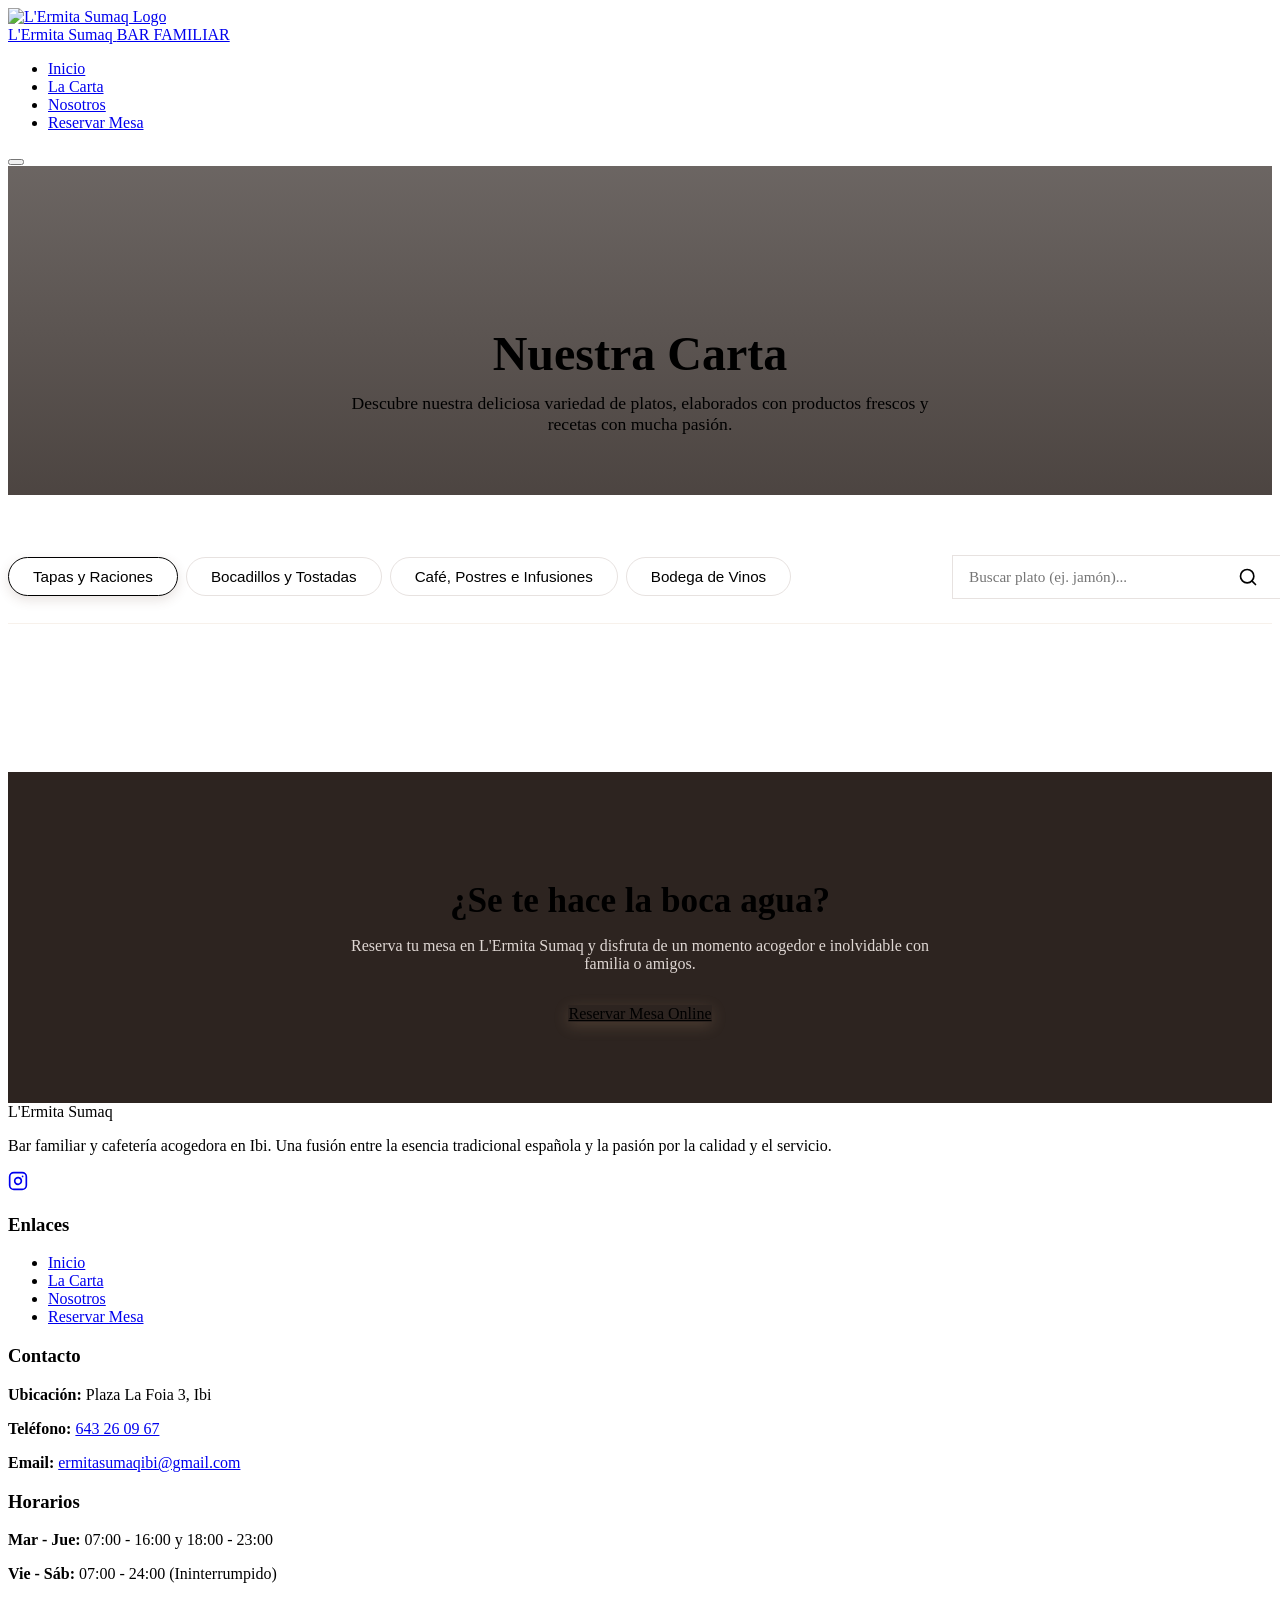
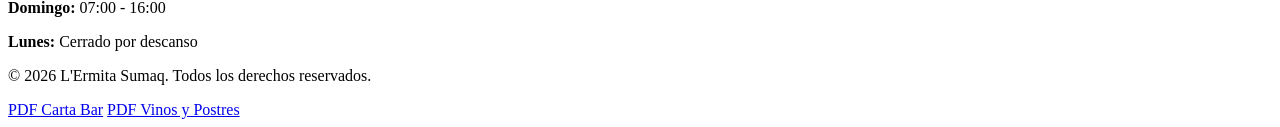
==== carta.html @ e2312864 "Add files via upload" ====
<!DOCTYPE html>
<html lang="es">
<head>
    <meta charset="UTF-8">
    <meta name="viewport" content="width=device-width, initial-scale=1.0">
    <meta name="description" content="Consulta la carta actualizada de L'Ermita Sumaq. Tapas calientes y frías, bocadillos clásicos y de la casa, deliciosas tostadas, postres caseros y una cuidada bodega de vinos.">
    <meta name="keywords" content="carta restaurante Ibi, menú tapas Ibi, bocadillos de la casa, vinos y postres, cafetería Ibi">
    <title>La Carta - L'Ermita Sumaq | Menú Completo e Interactivo</title>
    <link rel="icon" type="image/png" href="assets/logos/logo_principal.png">
    <link rel="stylesheet" href="css/styles.css">
    <style>
        /* Specific Styles for Interactive Menu Page */
        .page-hero {
            background: linear-gradient(rgba(45, 36, 32, 0.7), rgba(45, 36, 32, 0.85)), url('assets/generated/tapas_spread.png') no-repeat center center/cover;
            padding: 120px 0 60px 0;
            color: var(--white);
            text-align: center;
        }

        .page-hero h1 {
            font-size: 3rem;
            color: var(--white);
            margin-bottom: 12px;
        }

        .page-hero p {
            color: var(--accent-color);
            font-size: 1.1rem;
            max-width: 600px;
            margin: 0 auto;
            font-weight: 300;
        }

        /* Menu Interface */
        .menu-interface {
            padding: 60px 0 100px 0;
        }

        .menu-controls {
            display: flex;
            justify-content: space-between;
            align-items: center;
            margin-bottom: 48px;
            flex-wrap: wrap;
            gap: 24px;
            border-bottom: 1px solid rgba(199, 161, 122, 0.15);
            padding-bottom: 24px;
        }

        /* Tabs */
        .menu-tabs {
            display: flex;
            gap: 8px;
            flex-wrap: wrap;
        }

        .tab-btn {
            background-color: transparent;
            border: 1px solid rgba(92, 61, 46, 0.15);
            color: var(--text-color);
            padding: 10px 24px;
            border-radius: 50px;
            font-weight: 500;
            font-size: 0.95rem;
            cursor: pointer;
            transition: var(--transition);
        }

        .tab-btn:hover {
            border-color: var(--accent-color);
            color: var(--secondary-color);
            background-color: rgba(199, 161, 122, 0.05);
        }

        .tab-btn.active {
            background-color: var(--primary-color);
            border-color: var(--primary-color);
            color: var(--white);
            box-shadow: 0 4px 12px rgba(92, 61, 46, 0.15);
        }

        /* Search Input */
        .search-wrapper {
            position: relative;
            width: 320px;
            max-width: 100%;
        }

        .search-input {
            width: 100%;
            padding: 12px 40px 12px 16px;
            border-radius: var(--border-radius);
            border: 1px solid rgba(92, 61, 46, 0.15);
            font-family: inherit;
            font-size: 0.95rem;
            outline: none;
            transition: var(--transition);
            background-color: var(--white);
        }

        .search-input:focus {
            border-color: var(--accent-color);
            box-shadow: 0 0 0 3px rgba(199, 161, 122, 0.15);
        }

        .search-icon {
            position: absolute;
            right: 14px;
            top: 50%;
            transform: translateY(-50%);
            color: var(--text-muted);
            pointer-events: none;
        }

        .clear-search-btn {
            position: absolute;
            right: 14px;
            top: 50%;
            transform: translateY(-50%);
            background: none;
            border: none;
            outline: none;
            cursor: pointer;
            color: var(--text-muted);
            display: none;
        }

        .clear-search-btn.visible {
            display: block;
        }

        .clear-search-btn:hover {
            color: var(--primary-color);
        }

        /* Menu Grid / Sections */
        .menu-subcat-section {
            margin-bottom: 60px;
            animation: fadeIn 0.5s ease forwards;
        }

        .menu-subcat-title {
            font-size: 1.8rem;
            margin-bottom: 24px;
            color: var(--primary-color);
            border-bottom: 2px solid rgba(199, 161, 122, 0.2);
            padding-bottom: 8px;
            display: inline-block;
        }

        .menu-items-grid {
            display: grid;
            grid-template-columns: repeat(2, 1fr);
            gap: 24px;
        }

        /* Cards */
        .menu-card {
            background-color: var(--card-bg);
            border-radius: var(--border-radius);
            padding: 24px;
            box-shadow: var(--shadow-sm);
            border: 1px solid rgba(92, 61, 46, 0.05);
            transition: var(--transition);
            display: flex;
            flex-direction: column;
            justify-content: space-between;
        }

        .menu-card:hover {
            transform: translateY(-4px);
            box-shadow: var(--shadow-md);
            border-color: var(--accent-color);
        }

        .menu-card-header {
            display: flex;
            justify-content: space-between;
            align-items: flex-start;
            gap: 16px;
            margin-bottom: 12px;
        }

        .menu-item-name {
            font-size: 1.2rem;
            color: var(--primary-color);
            display: flex;
            align-items: center;
            gap: 8px;
            flex-wrap: wrap;
        }

        .menu-price {
            font-size: 1.15rem;
            font-weight: 700;
            color: var(--secondary-color);
            white-space: nowrap;
        }

        .menu-price-group {
            display: flex;
            flex-direction: column;
            align-items: flex-end;
            font-size: 0.85rem;
            color: var(--text-muted);
            white-space: nowrap;
        }

        .menu-price-group strong {
            color: var(--secondary-color);
            font-size: 1.05rem;
        }

        .menu-item-desc {
            color: var(--text-muted);
            font-size: 0.9rem;
            line-height: 1.6;
        }

        /* Specialty Card styling */
        .menu-card.specialty-card {
            border: 1px solid var(--accent-color);
            background-color: rgba(253, 251, 247, 0.6);
            position: relative;
            overflow: hidden;
        }

        .menu-card.specialty-card::before {
            content: '';
            position: absolute;
            top: 0;
            left: 0;
            width: 4px;
            height: 100%;
            background-color: var(--accent-color);
        }

        .specialty-badge {
            background-color: var(--accent-color);
            color: var(--primary-color);
            font-size: 0.7rem;
            font-weight: 700;
            padding: 3px 8px;
            border-radius: 4px;
            text-transform: uppercase;
            letter-spacing: 0.5px;
        }

        /* No Results / Search suggestions */
        .no-results {
            text-align: center;
            padding: 80px 0;
            color: var(--text-muted);
            grid-column: span 2;
        }

        .no-results h3 {
            margin-bottom: 8px;
            font-size: 1.5rem;
        }

        /* Call To Action banner */
        .menu-cta-banner {
            background-color: #2D2420;
            color: var(--white);
            padding: 80px 0;
            text-align: center;
        }

        .menu-cta-banner h2 {
            color: var(--accent-color);
            font-size: 2.2rem;
            margin-bottom: 16px;
        }

        .menu-cta-banner p {
            max-width: 600px;
            margin: 0 auto 32px auto;
            color: #DFD7D3;
        }

        .menu-cta-banner .btn-primary {
            background-color: var(--accent-color);
            color: var(--primary-color);
            box-shadow: 0 4px 15px rgba(199, 161, 122, 0.2);
        }

        .menu-cta-banner .btn-primary:hover {
            background-color: var(--white);
            color: var(--primary-color);
        }

        @media (max-width: 992px) {
            .menu-items-grid {
                grid-template-columns: 1fr;
            }
        }

        @media (max-width: 768px) {
            .page-hero h1 {
                font-size: 2.4rem;
            }
            .menu-controls {
                flex-direction: column;
                align-items: stretch;
            }
            .search-wrapper {
                width: 100%;
            }
            .menu-tabs {
                justify-content: center;
            }
            .tab-btn {
                padding: 8px 18px;
                font-size: 0.85rem;
            }
        }
    </style>
</head>
<body>

    <!-- Header / Navigation -->
    <header>
        <div class="container">
            <a href="index.html" class="logo-container">
                <img src="assets/logos/logo_principal.png" alt="L'Ermita Sumaq Logo" class="logo-img">
                <div class="logo-text">
                    L'Ermita Sumaq
                    <span class="logo-subtext">BAR FAMILIAR</span>
                </div>
            </a>
            <nav>
                <ul class="nav-menu">
                    <li class="nav-item"><a href="index.html" class="nav-link">Inicio</a></li>
                    <li class="nav-item"><a href="carta.html" class="nav-link active">La Carta</a></li>
                    <li class="nav-item"><a href="nosotros.html" class="nav-link">Nosotros</a></li>
                    <li class="nav-item"><a href="reservas.html" class="nav-link btn-nav">Reservar Mesa</a></li>
                </ul>
            </nav>
            <button class="hamburger">
                <span class="bar"></span>
                <span class="bar"></span>
                <span class="bar"></span>
            </button>
        </div>
    </header>

    <!-- Mini Hero -->
    <section class="page-hero">
        <div class="container">
            <h1>Nuestra Carta</h1>
            <p>Descubre nuestra deliciosa variedad de platos, elaborados con productos frescos y recetas con mucha pasión.</p>
        </div>
    </section>

    <!-- Menu Interface -->
    <section class="menu-interface">
        <div class="container">
            <!-- Tabs & Search Controls -->
            <div class="menu-controls">
                <div class="menu-tabs">
                    <button class="tab-btn active" data-category="tapas">Tapas y Raciones</button>
                    <button class="tab-btn" data-category="bocadillos">Bocadillos y Tostadas</button>
                    <button class="tab-btn" data-category="cafeteria">Café, Postres e Infusiones</button>
                    <button class="tab-btn" data-category="vinos">Bodega de Vinos</button>
                </div>
                <div class="search-wrapper">
                    <input type="text" id="menu-search" class="search-input" placeholder="Buscar plato (ej. jamón)...">
                    <svg class="search-icon" width="20" height="20" viewBox="0 0 24 24" fill="none" stroke="currentColor" stroke-width="2" stroke-linecap="round" stroke-linejoin="round"><circle cx="11" cy="11" r="8"></circle><line x1="21" y1="21" x2="16.65" y2="16.65"></line></svg>
                    <button id="clear-search" class="clear-search-btn" aria-label="Limpiar búsqueda">
                        <svg width="18" height="18" viewBox="0 0 24 24" fill="none" stroke="currentColor" stroke-width="2" stroke-linecap="round" stroke-linejoin="round"><line x1="18" y1="6" x2="6" y2="18"></line><line x1="6" y1="6" x2="18" y2="18"></line></svg>
                    </button>
                </div>
            </div>

            <!-- Menu Grid Target -->
            <div id="menu-grid">
                <!-- Javascript will inject categories and cards here -->
            </div>
        </div>
    </section>

    <!-- CTA Reservation Banner -->
    <section class="menu-cta-banner">
        <div class="container">
            <h2>¿Se te hace la boca agua?</h2>
            <p>Reserva tu mesa en L'Ermita Sumaq y disfruta de un momento acogedor e inolvidable con familia o amigos.</p>
            <a href="reservas.html" class="btn btn-primary">Reservar Mesa Online</a>
        </div>
    </section>

    <!-- Footer -->
    <footer>
        <div class="container">
            <div class="footer-grid">
                <div class="footer-logo">
                    <span class="footer-logo-text">L'Ermita Sumaq</span>
                    <p class="footer-logo-desc">Bar familiar y cafetería acogedora en Ibi. Una fusión entre la esencia tradicional española y la pasión por la calidad y el servicio.</p>
                    <div class="social-links">
                        <a href="https://www.instagram.com/ermitasumaq_ibi/" target="_blank" class="social-icon" aria-label="Instagram">
                            <svg width="20" height="20" viewBox="0 0 24 24" fill="none" stroke="currentColor" stroke-width="2" stroke-linecap="round" stroke-linejoin="round"><rect x="2" y="2" width="20" height="20" rx="5" ry="5"></rect><path d="M16 11.37A4 4 0 1 1 12.63 8 4 4 0 0 1 16 11.37z"></path><line x1="17.5" y1="6.5" x2="17.51" y2="6.5"></line></svg>
                        </a>
                    </div>
                </div>
                <div>
                    <h3>Enlaces</h3>
                    <ul class="footer-links">
                        <li><a href="index.html">Inicio</a></li>
                        <li><a href="carta.html">La Carta</a></li>
                        <li><a href="nosotros.html">Nosotros</a></li>
                        <li><a href="reservas.html">Reservar Mesa</a></li>
                    </ul>
                </div>
                <div>
                    <h3>Contacto</h3>
                    <div class="footer-contact">
                        <p><strong>Ubicación:</strong> Plaza La Foia 3, Ibi</p>
                        <p><strong>Teléfono:</strong> <a href="tel:+34643260967">643 26 09 67</a></p>
                        <p><strong>Email:</strong> <a href="mailto:ermitasumaqibi@gmail.com">ermitasumaqibi@gmail.com</a></p>
                    </div>
                </div>
                <div>
                    <h3>Horarios</h3>
                    <div class="footer-schedule">
                        <p><strong>Mar - Jue:</strong> 07:00 - 16:00 y 18:00 - 23:00</p>
                        <p><strong>Vie - Sáb:</strong> 07:00 - 24:00 (Ininterrumpido)</p>
                        <p><strong>Domingo:</strong> 07:00 - 16:00</p>
                        <p><strong>Lunes:</strong> Cerrado por descanso</p>
                    </div>
                </div>
            </div>
            <div class="footer-bottom">
                <p>&copy; 2026 L'Ermita Sumaq. Todos los derechos reservados.</p>
                <div class="footer-bottom-links">
                    <a href="assets/pdf/CARTA BAR ERMITA.pdf" target="_blank">PDF Carta Bar</a>
                    <a href="assets/pdf/Vinos y postres carta.pdf" target="_blank">PDF Vinos y Postres</a>
                </div>
            </div>
        </div>
    </footer>

    <script src="js/main.js"></script>
    <script src="js/menu.js"></script>
</body>
</html>
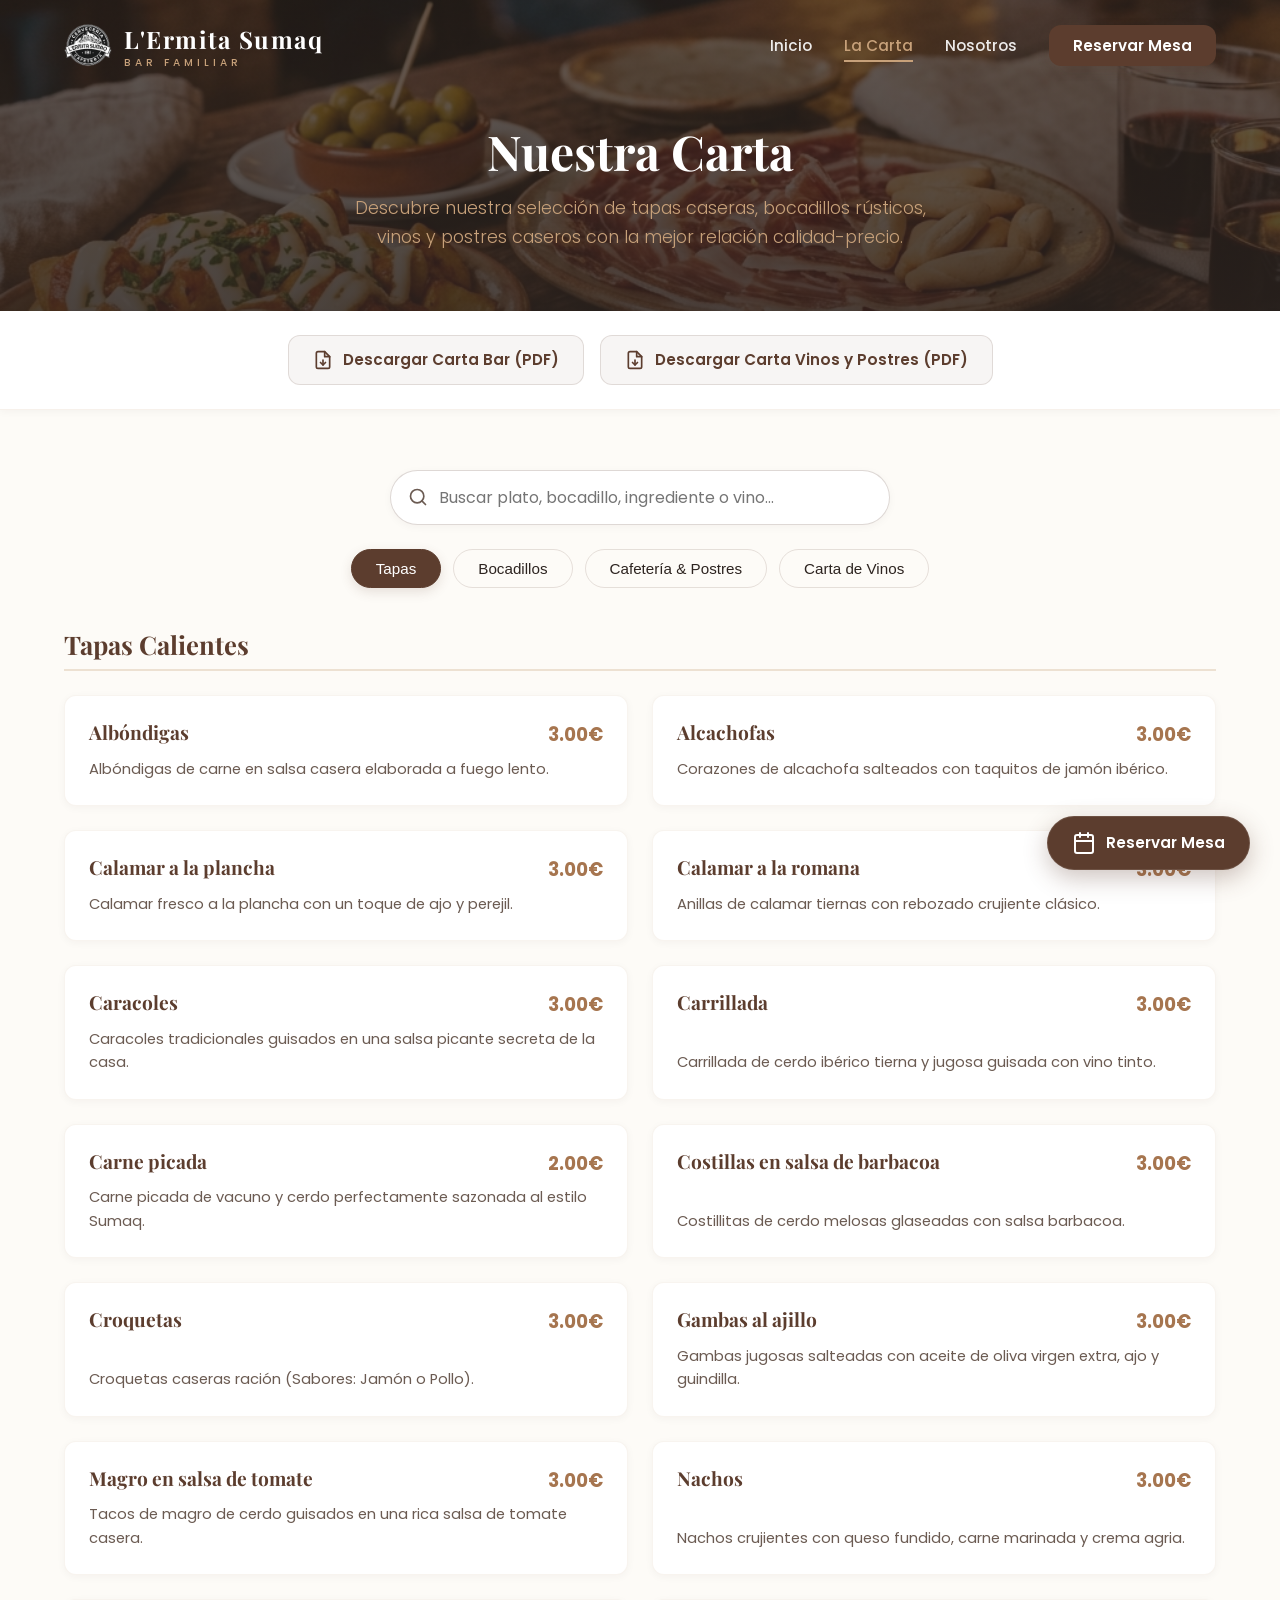
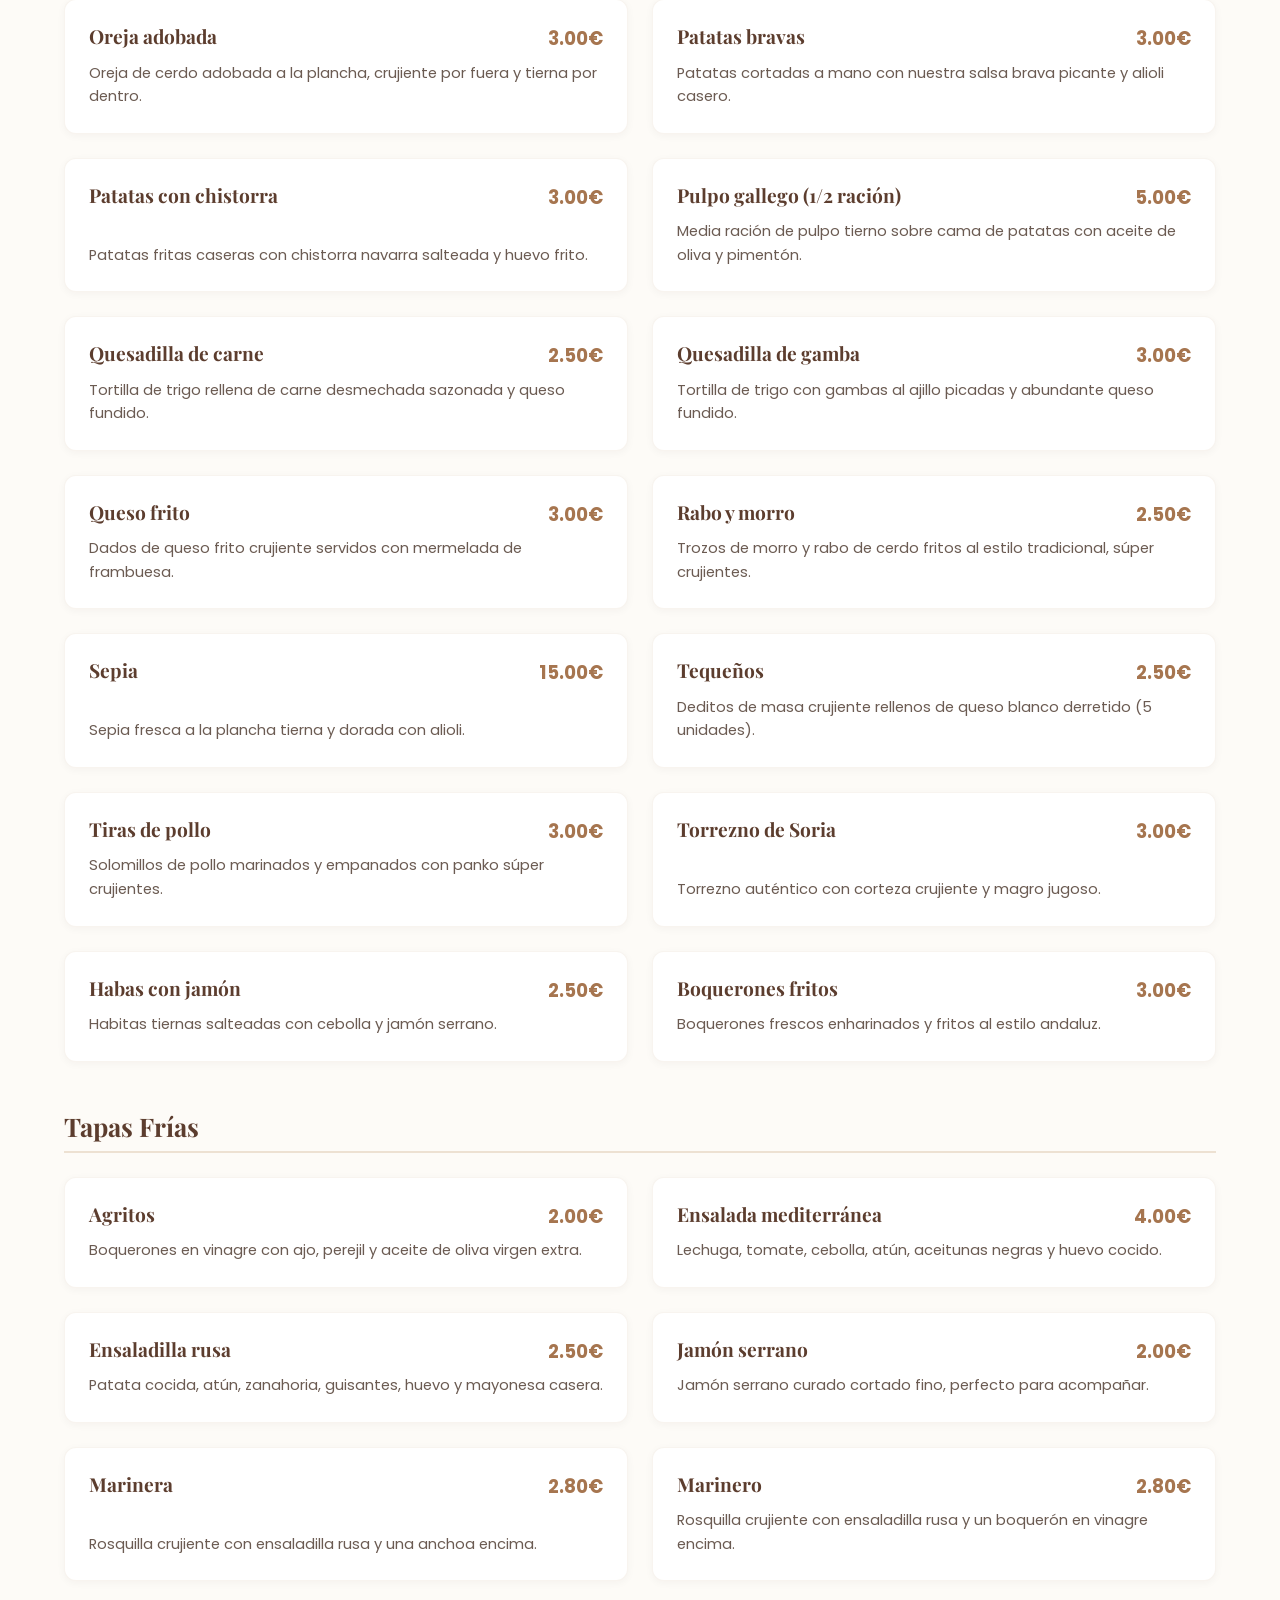
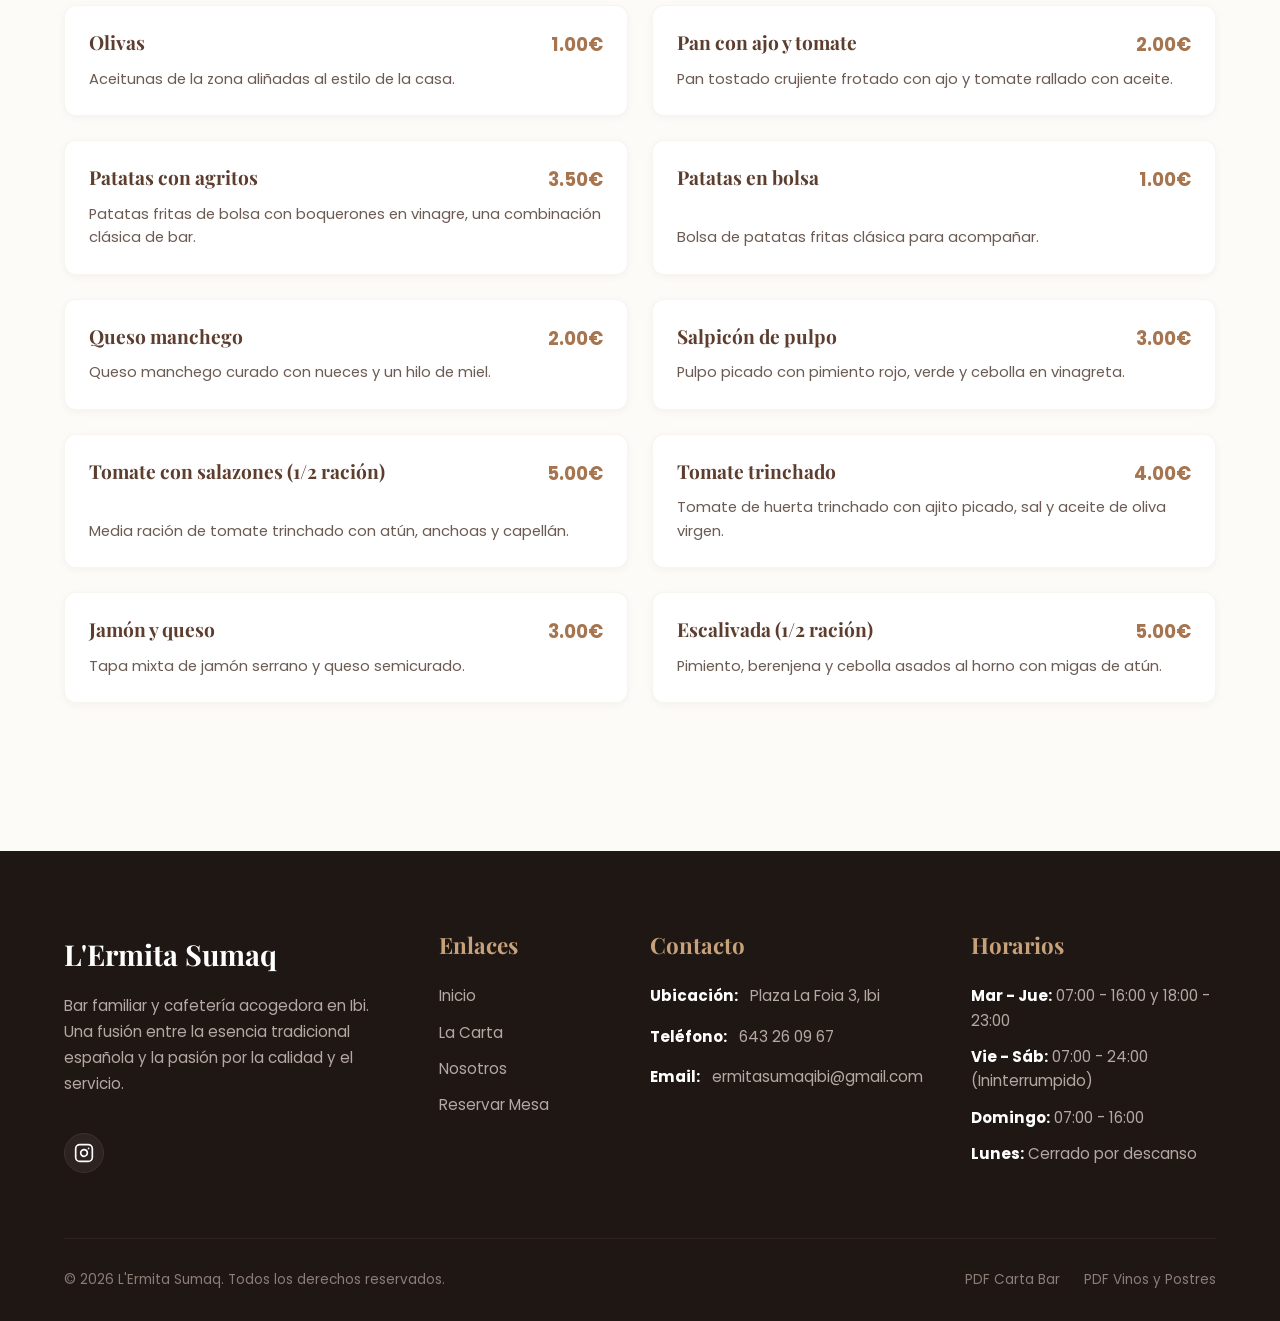
==== commit 706317c8: "Publica la web completa de Ermita Sumaq" ====
--- a/carta.html
+++ b/carta.html
@@ -3,27 +3,59 @@
 <head>
     <meta charset="UTF-8">
     <meta name="viewport" content="width=device-width, initial-scale=1.0">
-    <meta name="description" content="Consulta la carta actualizada de L'Ermita Sumaq. Tapas calientes y frías, bocadillos clásicos y de la casa, deliciosas tostadas, postres caseros y una cuidada bodega de vinos.">
-    <meta name="keywords" content="carta restaurante Ibi, menú tapas Ibi, bocadillos de la casa, vinos y postres, cafetería Ibi">
-    <title>La Carta - L'Ermita Sumaq | Menú Completo e Interactivo</title>
+    <meta name="robots" content="index, follow, max-image-preview:large, max-snippet:-1, max-video-preview:-1">
+    <meta name="author" content="L'Ermita Sumaq">
+    <meta name="theme-color" content="#5C3D2E">
+    <meta name="description" content="Consulta la carta completa y precios actualizados de L'Ermita Sumaq en Ibi. Tapas calientes y frías, bocadillos de la casa, tostadas, cafetería, postres caseros y carta de vinos.">
+    <meta name="keywords" content="carta L'Ermita Sumaq, precios bar Ibi, tapas calientes Ibi, bocadillos especiales Ibi, carta de vinos Ibi, postres caseros Ibi">
+    <link rel="canonical" href="https://ermitasumaq.com/carta.html">
+
+    <!-- Geo / Local SEO -->
+    <meta name="geo.region" content="ES-A">
+    <meta name="geo.placename" content="Ibi">
+    <meta name="geo.position" content="38.624977;-0.573905">
+    <meta name="ICBM" content="38.624977, -0.573905">
+
+    <!-- Open Graph -->
+    <meta property="og:locale" content="es_ES">
+    <meta property="og:type" content="website">
+    <meta property="og:site_name" content="L'Ermita Sumaq">
+    <meta property="og:title" content="La Carta | L'Ermita Sumaq - Tapas, Bocadillos, Vinos y Postres en Ibi">
+    <meta property="og:description" content="Descubre nuestra selección de tapas caseras, bocadillos rústicos, vinos y postres con precios actualizados.">
+    <meta property="og:url" content="https://ermitasumaq.com/carta.html">
+    <meta property="og:image" content="https://ermitasumaq.com/assets/generated/tapas_spread.png">
+    <meta property="og:image:alt" content="Carta de Tapas L'Ermita Sumaq">
+
+    <!-- Twitter Cards -->
+    <meta name="twitter:card" content="summary_large_image">
+    <meta name="twitter:title" content="La Carta | L'Ermita Sumaq - Tapas, Bocadillos, Vinos y Postres en Ibi">
+    <meta name="twitter:description" content="Tapas caseras, bocadillos especiales, vinos D.O. y postres en Ibi.">
+    <meta name="twitter:image" content="https://ermitasumaq.com/assets/generated/tapas_spread.png">
+
+    <!-- Favicons & Manifest -->
     <link rel="icon" type="image/png" href="assets/logos/logo_principal.png">
+    <link rel="apple-touch-icon" href="assets/logos/logo_principal.png">
+    <link rel="manifest" href="site.webmanifest">
+
+    <title>La Carta | L'Ermita Sumaq - Tapas, Bocadillos, Vinos y Postres en Ibi</title>
     <link rel="stylesheet" href="css/styles.css">
+
     <style>
-        /* Specific Styles for Interactive Menu Page */
-        .page-hero {
+        /* Specific Styles for Menu / Carta Page */
+        .menu-hero {
             background: linear-gradient(rgba(45, 36, 32, 0.7), rgba(45, 36, 32, 0.85)), url('assets/generated/tapas_spread.png') no-repeat center center/cover;
             padding: 120px 0 60px 0;
             color: var(--white);
             text-align: center;
         }
 
-        .page-hero h1 {
+        .menu-hero h1 {
             font-size: 3rem;
             color: var(--white);
             margin-bottom: 12px;
         }
 
-        .page-hero p {
+        .menu-hero p {
             color: var(--accent-color);
             font-size: 1.1rem;
             max-width: 600px;
@@ -31,27 +63,111 @@
             font-weight: 300;
         }
 
-        /* Menu Interface */
-        .menu-interface {
+        .pdf-download-banner {
+            background-color: var(--white);
+            padding: 24px 0;
+            border-bottom: 1px solid rgba(199, 161, 122, 0.15);
+            box-shadow: var(--shadow-sm);
+        }
+
+        .pdf-buttons {
+            display: flex;
+            justify-content: center;
+            gap: 16px;
+            flex-wrap: wrap;
+        }
+
+        .btn-pdf {
+            display: inline-flex;
+            align-items: center;
+            gap: 10px;
+            padding: 12px 24px;
+            background-color: rgba(92, 61, 46, 0.05);
+            color: var(--primary-color);
+            border: 1px solid rgba(92, 61, 46, 0.15);
+            border-radius: var(--border-radius);
+            font-weight: 600;
+            font-size: 0.95rem;
+            transition: var(--transition);
+        }
+
+        .btn-pdf:hover {
+            background-color: var(--primary-color);
+            color: var(--white);
+            border-color: var(--primary-color);
+            transform: translateY(-2px);
+        }
+
+        .menu-section {
             padding: 60px 0 100px 0;
         }
 
+        /* Search and Filter Container */
         .menu-controls {
-            display: flex;
-            justify-content: space-between;
+            margin-bottom: 40px;
+            display: flex;
+            flex-direction: column;
+            gap: 24px;
             align-items: center;
-            margin-bottom: 48px;
+        }
+
+        .search-box {
+            position: relative;
+            max-width: 500px;
+            width: 100%;
+        }
+
+        .search-input {
+            width: 100%;
+            padding: 14px 20px 14px 48px;
+            border-radius: 50px;
+            border: 1px solid rgba(92, 61, 46, 0.2);
+            font-family: inherit;
+            font-size: 1rem;
+            outline: none;
+            box-shadow: var(--shadow-sm);
+            transition: var(--transition);
+            background-color: var(--white);
+        }
+
+        .search-input:focus {
+            border-color: var(--accent-color);
+            box-shadow: 0 0 0 4px rgba(199, 161, 122, 0.15);
+        }
+
+        .search-icon {
+            position: absolute;
+            left: 18px;
+            top: 50%;
+            transform: translateY(-50%);
+            color: var(--text-muted);
+            pointer-events: none;
+        }
+
+        .clear-search {
+            position: absolute;
+            right: 16px;
+            top: 50%;
+            transform: translateY(-50%);
+            background: none;
+            border: none;
+            color: var(--text-muted);
+            cursor: pointer;
+            font-size: 1.2rem;
+            display: none;
+        }
+
+        .clear-search.visible {
+            display: block;
+        }
+
+        /* Tabs Navigation */
+        .category-tabs {
+            display: flex;
+            justify-content: center;
+            gap: 12px;
             flex-wrap: wrap;
-            gap: 24px;
-            border-bottom: 1px solid rgba(199, 161, 122, 0.15);
-            padding-bottom: 24px;
-        }
-
-        /* Tabs */
-        .menu-tabs {
-            display: flex;
-            gap: 8px;
-            flex-wrap: wrap;
+            width: 100%;
         }
 
         .tab-btn {
@@ -79,73 +195,20 @@
             box-shadow: 0 4px 12px rgba(92, 61, 46, 0.15);
         }
 
-        /* Search Input */
-        .search-wrapper {
-            position: relative;
-            width: 320px;
-            max-width: 100%;
-        }
-
-        .search-input {
-            width: 100%;
-            padding: 12px 40px 12px 16px;
-            border-radius: var(--border-radius);
-            border: 1px solid rgba(92, 61, 46, 0.15);
-            font-family: inherit;
-            font-size: 0.95rem;
-            outline: none;
-            transition: var(--transition);
-            background-color: var(--white);
-        }
-
-        .search-input:focus {
-            border-color: var(--accent-color);
-            box-shadow: 0 0 0 3px rgba(199, 161, 122, 0.15);
-        }
-
-        .search-icon {
-            position: absolute;
-            right: 14px;
-            top: 50%;
-            transform: translateY(-50%);
-            color: var(--text-muted);
-            pointer-events: none;
-        }
-
-        .clear-search-btn {
-            position: absolute;
-            right: 14px;
-            top: 50%;
-            transform: translateY(-50%);
-            background: none;
-            border: none;
-            outline: none;
-            cursor: pointer;
-            color: var(--text-muted);
-            display: none;
-        }
-
-        .clear-search-btn.visible {
-            display: block;
-        }
-
-        .clear-search-btn:hover {
+        /* Menu Grid and Subcategories */
+        .menu-subcat-section {
+            margin-bottom: 48px;
+        }
+
+        .menu-subcat-title {
+            font-size: 1.6rem;
             color: var(--primary-color);
-        }
-
-        /* Menu Grid / Sections */
-        .menu-subcat-section {
-            margin-bottom: 60px;
-            animation: fadeIn 0.5s ease forwards;
-        }
-
-        .menu-subcat-title {
-            font-size: 1.8rem;
             margin-bottom: 24px;
-            color: var(--primary-color);
-            border-bottom: 2px solid rgba(199, 161, 122, 0.2);
             padding-bottom: 8px;
-            display: inline-block;
+            border-bottom: 2px solid rgba(199, 161, 122, 0.3);
+            display: flex;
+            align-items: center;
+            gap: 12px;
         }
 
         .menu-items-grid {
@@ -154,13 +217,12 @@
             gap: 24px;
         }
 
-        /* Cards */
         .menu-card {
             background-color: var(--card-bg);
             border-radius: var(--border-radius);
             padding: 24px;
             box-shadow: var(--shadow-sm);
-            border: 1px solid rgba(92, 61, 46, 0.05);
+            border: 1px solid rgba(199, 161, 122, 0.12);
             transition: var(--transition);
             display: flex;
             flex-direction: column;
@@ -178,16 +240,13 @@
             justify-content: space-between;
             align-items: flex-start;
             gap: 16px;
-            margin-bottom: 12px;
+            margin-bottom: 8px;
         }
 
         .menu-item-name {
             font-size: 1.2rem;
             color: var(--primary-color);
-            display: flex;
-            align-items: center;
-            gap: 8px;
-            flex-wrap: wrap;
+            font-weight: 700;
         }
 
         .menu-price {
@@ -213,109 +272,64 @@
 
         .menu-item-desc {
             color: var(--text-muted);
-            font-size: 0.9rem;
+            font-size: 0.92rem;
             line-height: 1.6;
         }
 
-        /* Specialty Card styling */
-        .menu-card.specialty-card {
-            border: 1px solid var(--accent-color);
-            background-color: rgba(253, 251, 247, 0.6);
-            position: relative;
-            overflow: hidden;
-        }
-
-        .menu-card.specialty-card::before {
-            content: '';
-            position: absolute;
-            top: 0;
-            left: 0;
-            width: 4px;
-            height: 100%;
-            background-color: var(--accent-color);
+        .specialty-card {
+            border-left: 4px solid var(--accent-color);
+            background: linear-gradient(to right, rgba(199, 161, 122, 0.05), var(--card-bg));
         }
 
         .specialty-badge {
-            background-color: var(--accent-color);
+            display: inline-block;
+            font-size: 0.7rem;
+            background-color: rgba(199, 161, 122, 0.2);
             color: var(--primary-color);
-            font-size: 0.7rem;
-            font-weight: 700;
-            padding: 3px 8px;
-            border-radius: 4px;
-            text-transform: uppercase;
-            letter-spacing: 0.5px;
-        }
-
-        /* No Results / Search suggestions */
+            padding: 2px 8px;
+            border-radius: 50px;
+            margin-left: 8px;
+            font-weight: 600;
+            vertical-align: middle;
+        }
+
         .no-results {
             text-align: center;
-            padding: 80px 0;
+            padding: 60px 20px;
             color: var(--text-muted);
             grid-column: span 2;
         }
 
-        .no-results h3 {
-            margin-bottom: 8px;
-            font-size: 1.5rem;
-        }
-
-        /* Call To Action banner */
-        .menu-cta-banner {
-            background-color: #2D2420;
-            color: var(--white);
-            padding: 80px 0;
-            text-align: center;
-        }
-
-        .menu-cta-banner h2 {
-            color: var(--accent-color);
-            font-size: 2.2rem;
-            margin-bottom: 16px;
-        }
-
-        .menu-cta-banner p {
-            max-width: 600px;
-            margin: 0 auto 32px auto;
-            color: #DFD7D3;
-        }
-
-        .menu-cta-banner .btn-primary {
-            background-color: var(--accent-color);
-            color: var(--primary-color);
-            box-shadow: 0 4px 15px rgba(199, 161, 122, 0.2);
-        }
-
-        .menu-cta-banner .btn-primary:hover {
-            background-color: var(--white);
-            color: var(--primary-color);
-        }
-
-        @media (max-width: 992px) {
+        @media (max-width: 768px) {
             .menu-items-grid {
                 grid-template-columns: 1fr;
             }
-        }
-
-        @media (max-width: 768px) {
-            .page-hero h1 {
-                font-size: 2.4rem;
+            .no-results {
+                grid-column: span 1;
             }
-            .menu-controls {
-                flex-direction: column;
-                align-items: stretch;
+            .menu-hero h1 {
+                font-size: 2.2rem;
             }
-            .search-wrapper {
-                width: 100%;
-            }
-            .menu-tabs {
-                justify-content: center;
-            }
-            .tab-btn {
-                padding: 8px 18px;
-                font-size: 0.85rem;
-            }
         }
     </style>
+
+    <!-- Structured Data Schema.org Menu -->
+    <script type="application/ld+json">
+    {
+      "@context": "https://schema.org",
+      "@type": "Menu",
+      "name": "Carta de L'Ermita Sumaq",
+      "url": "https://ermitasumaq.com/carta.html",
+      "mainEntityOfPage": "https://ermitasumaq.com/carta.html",
+      "inLanguage": "es",
+      "offers": {
+        "@type": "AggregateOffer",
+        "priceCurrency": "EUR",
+        "lowPrice": "1.00",
+        "highPrice": "18.00"
+      }
+    }
+    </script>
 </head>
 <body>
 
@@ -346,46 +360,52 @@
     </header>
 
     <!-- Mini Hero -->
-    <section class="page-hero">
+    <section class="menu-hero">
         <div class="container">
             <h1>Nuestra Carta</h1>
-            <p>Descubre nuestra deliciosa variedad de platos, elaborados con productos frescos y recetas con mucha pasión.</p>
+            <p>Descubre nuestra selección de tapas caseras, bocadillos rústicos, vinos y postres caseros con la mejor relación calidad-precio.</p>
         </div>
     </section>
 
-    <!-- Menu Interface -->
-    <section class="menu-interface">
+    <!-- PDF Download Banner -->
+    <section class="pdf-download-banner">
         <div class="container">
-            <!-- Tabs & Search Controls -->
-            <div class="menu-controls">
-                <div class="menu-tabs">
-                    <button class="tab-btn active" data-category="tapas">Tapas y Raciones</button>
-                    <button class="tab-btn" data-category="bocadillos">Bocadillos y Tostadas</button>
-                    <button class="tab-btn" data-category="cafeteria">Café, Postres e Infusiones</button>
-                    <button class="tab-btn" data-category="vinos">Bodega de Vinos</button>
-                </div>
-                <div class="search-wrapper">
-                    <input type="text" id="menu-search" class="search-input" placeholder="Buscar plato (ej. jamón)...">
-                    <svg class="search-icon" width="20" height="20" viewBox="0 0 24 24" fill="none" stroke="currentColor" stroke-width="2" stroke-linecap="round" stroke-linejoin="round"><circle cx="11" cy="11" r="8"></circle><line x1="21" y1="21" x2="16.65" y2="16.65"></line></svg>
-                    <button id="clear-search" class="clear-search-btn" aria-label="Limpiar búsqueda">
-                        <svg width="18" height="18" viewBox="0 0 24 24" fill="none" stroke="currentColor" stroke-width="2" stroke-linecap="round" stroke-linejoin="round"><line x1="18" y1="6" x2="6" y2="18"></line><line x1="6" y1="6" x2="18" y2="18"></line></svg>
-                    </button>
-                </div>
-            </div>
-
-            <!-- Menu Grid Target -->
-            <div id="menu-grid">
-                <!-- Javascript will inject categories and cards here -->
+            <div class="pdf-buttons">
+                <a href="assets/pdf/CARTA BAR ERMITA.pdf" target="_blank" class="btn-pdf">
+                    <svg width="20" height="20" viewBox="0 0 24 24" fill="none" stroke="currentColor" stroke-width="2" stroke-linecap="round" stroke-linejoin="round"><path d="M14 2H6a2 2 0 0 0-2 2v16a2 2 0 0 0 2 2h12a2 2 0 0 0 2-2V8z"></path><polyline points="14 2 14 8 20 8"></polyline><line x1="12" y1="18" x2="12" y2="12"></line><polyline points="9 15 12 18 15 15"></polyline></svg>
+                    Descargar Carta Bar (PDF)
+                </a>
+                <a href="assets/pdf/Vinos y postres carta.pdf" target="_blank" class="btn-pdf">
+                    <svg width="20" height="20" viewBox="0 0 24 24" fill="none" stroke="currentColor" stroke-width="2" stroke-linecap="round" stroke-linejoin="round"><path d="M14 2H6a2 2 0 0 0-2 2v16a2 2 0 0 0 2 2h12a2 2 0 0 0 2-2V8z"></path><polyline points="14 2 14 8 20 8"></polyline><line x1="12" y1="18" x2="12" y2="12"></line><polyline points="9 15 12 18 15 15"></polyline></svg>
+                    Descargar Carta Vinos y Postres (PDF)
+                </a>
             </div>
         </div>
     </section>
 
-    <!-- CTA Reservation Banner -->
-    <section class="menu-cta-banner">
+    <!-- Interactive Menu Section -->
+    <section class="menu-section">
         <div class="container">
-            <h2>¿Se te hace la boca agua?</h2>
-            <p>Reserva tu mesa en L'Ermita Sumaq y disfruta de un momento acogedor e inolvidable con familia o amigos.</p>
-            <a href="reservas.html" class="btn btn-primary">Reservar Mesa Online</a>
+            <!-- Search & Category Filters -->
+            <div class="menu-controls">
+                <div class="search-box">
+                    <svg class="search-icon" width="20" height="20" viewBox="0 0 24 24" fill="none" stroke="currentColor" stroke-width="2" stroke-linecap="round" stroke-linejoin="round"><circle cx="11" cy="11" r="8"></circle><line x1="21" y1="21" x2="16.65" y2="16.65"></line></svg>
+                    <input type="text" id="menu-search" class="search-input" placeholder="Buscar plato, bocadillo, ingrediente o vino...">
+                    <button id="clear-search" class="clear-search">&times;</button>
+                </div>
+
+                <div class="category-tabs">
+                    <button class="tab-btn active" data-category="tapas">Tapas</button>
+                    <button class="tab-btn" data-category="bocadillos">Bocadillos</button>
+                    <button class="tab-btn" data-category="cafeteria">Cafetería & Postres</button>
+                    <button class="tab-btn" data-category="vinos">Carta de Vinos</button>
+                </div>
+            </div>
+
+            <!-- Dynamic Menu Grid Output -->
+            <div id="menu-grid">
+                <!-- Javascript will dynamically render items from menu.js here -->
+            </div>
         </div>
     </section>
 
@@ -439,7 +459,13 @@
         </div>
     </footer>
 
+    <!-- Floating Action Button for Reservations -->
+    <a href="reservas.html" class="floating-booking-btn" aria-label="Reservar Mesa">
+        <svg width="24" height="24" viewBox="0 0 24 24" fill="none" stroke="currentColor" stroke-width="2" stroke-linecap="round" stroke-linejoin="round" class="btn-icon"><rect x="3" y="4" width="18" height="18" rx="2" ry="2"></rect><line x1="16" y1="2" x2="16" y2="6"></line><line x1="8" y1="2" x2="8" y2="6"></line><line x1="3" y1="10" x2="21" y2="10"></line></svg>
+        <span class="btn-text">Reservar Mesa</span>
+    </a>
+
     <script src="js/main.js"></script>
     <script src="js/menu.js"></script>
 </body>
-</html>
+</html>
--- a/css/styles.css
+++ b/css/styles.css
@@ -0,0 +1,698 @@
+@import url('https://fonts.googleapis.com/css2?family=Playfair+Display:ital,wght@0,400;0,600;0,700;1,400&family=Poppins:wght@300;400;500;600;700&display=swap');
+
+:root {
+    --primary-color: #5C3D2E;
+    --primary-rgb: 92, 61, 46;
+    --secondary-color: #A6754F;
+    --secondary-rgb: 166, 117, 79;
+    --accent-color: #C7A17A;
+    --accent-rgb: 199, 161, 122;
+    --light-bg: #FDFBF7;
+    --card-bg: #ffffff;
+    --text-color: #2D2420;
+    --text-muted: #6B5B52;
+    --white: #ffffff;
+    --shadow-sm: 0 2px 8px rgba(45, 36, 32, 0.04);
+    --shadow-md: 0 8px 24px rgba(45, 36, 32, 0.08);
+    --shadow-lg: 0 16px 40px rgba(45, 36, 32, 0.12);
+    --transition: all 0.3s cubic-bezier(0.25, 0.8, 0.25, 1);
+    --border-radius: 12px;
+}
+
+/* Base Styles */
+* {
+    margin: 0;
+    padding: 0;
+    box-sizing: border-box;
+}
+
+html {
+    scroll-behavior: smooth;
+    font-size: 16px;
+}
+
+body {
+    font-family: 'Poppins', sans-serif;
+    background-color: var(--light-bg);
+    color: var(--text-color);
+    line-height: 1.6;
+    overflow-x: hidden;
+}
+
+h1, h2, h3, h4 {
+    font-family: 'Playfair Display', serif;
+    font-weight: 700;
+    color: var(--primary-color);
+    line-height: 1.3;
+}
+
+a {
+    text-decoration: none;
+    color: inherit;
+    transition: var(--transition);
+}
+
+img {
+    max-width: 100%;
+    height: auto;
+    display: block;
+}
+
+/* Scrollbar customization */
+::-webkit-scrollbar {
+    width: 8px;
+}
+::-webkit-scrollbar-track {
+    background: var(--light-bg);
+}
+::-webkit-scrollbar-thumb {
+    background: var(--accent-color);
+    border-radius: 10px;
+}
+::-webkit-scrollbar-thumb:hover {
+    background: var(--secondary-color);
+}
+
+/* Utility Classes */
+.container {
+    max-width: 1200px;
+    margin: 0 auto;
+    padding: 0 24px;
+}
+
+.text-center { text-align: center; }
+.section-padding { padding: 100px 0; }
+.section-title {
+    font-size: 2.5rem;
+    margin-bottom: 16px;
+    position: relative;
+    display: inline-block;
+}
+.section-title::after {
+    content: '';
+    position: absolute;
+    bottom: -8px;
+    left: 50%;
+    transform: translateX(-50%);
+    width: 60px;
+    height: 3px;
+    background-color: var(--accent-color);
+    border-radius: 2px;
+}
+.section-subtitle {
+    color: var(--text-muted);
+    font-size: 1.1rem;
+    max-width: 600px;
+    margin: 0 auto 50px auto;
+}
+
+/* Header & Navigation */
+header {
+    position: fixed;
+    top: 0;
+    left: 0;
+    width: 100%;
+    z-index: 1000;
+    transition: var(--transition);
+    padding: 20px 0;
+}
+
+header.scrolled {
+    background-color: rgba(253, 251, 247, 0.95);
+    backdrop-filter: blur(10px);
+    box-shadow: var(--shadow-sm);
+    padding: 12px 0;
+}
+
+header .container {
+    display: flex;
+    justify-content: space-between;
+    align-items: center;
+}
+
+.logo-container {
+    display: flex;
+    align-items: center;
+    gap: 12px;
+}
+
+.logo-img {
+    height: 48px;
+    width: auto;
+    transition: var(--transition);
+}
+
+header.scrolled .logo-img {
+    height: 40px;
+}
+
+.fusion-logo-img-large {
+    height: 180px;
+    width: auto;
+    object-fit: contain;
+    filter: drop-shadow(0 8px 20px rgba(0,0,0,0.4));
+}
+
+/* Header states: transparent when at top (not scrolled), styled when scrolled */
+header:not(.scrolled) .logo-text {
+    color: var(--white);
+}
+
+header:not(.scrolled) .logo-subtext {
+    color: var(--accent-color);
+}
+
+header:not(.scrolled) .nav-link {
+    color: rgba(255, 255, 255, 0.9);
+}
+
+header:not(.scrolled) .nav-link::after {
+    background-color: var(--accent-color);
+}
+
+header:not(.scrolled) .nav-link:hover,
+header:not(.scrolled) .nav-link.active {
+    color: var(--accent-color);
+}
+
+header:not(.scrolled) .hamburger .bar {
+    background-color: var(--white);
+}
+
+.logo-text {
+    font-family: 'Playfair Display', serif;
+    font-weight: 700;
+    font-size: 1.5rem;
+    letter-spacing: 1.5px;
+    color: var(--primary-color);
+    display: flex;
+    flex-direction: column;
+}
+
+.logo-subtext {
+    font-family: 'Poppins', sans-serif;
+    font-size: 0.65rem;
+    font-weight: 500;
+    letter-spacing: 4px;
+    color: var(--secondary-color);
+    margin-top: -3px;
+}
+
+/* Nav Menu */
+.nav-menu {
+    display: flex;
+    list-style: none;
+    gap: 32px;
+    align-items: center;
+}
+
+.nav-link {
+    font-weight: 500;
+    font-size: 0.95rem;
+    color: var(--text-color);
+    position: relative;
+    padding: 6px 0;
+}
+
+.nav-link::after {
+    content: '';
+    position: absolute;
+    bottom: 0;
+    left: 0;
+    width: 0;
+    height: 2px;
+    background-color: var(--secondary-color);
+    transition: var(--transition);
+}
+
+.nav-link:hover::after,
+.nav-link.active::after {
+    width: 100%;
+}
+
+.nav-link:hover,
+.nav-link.active {
+    color: var(--secondary-color);
+}
+
+.btn-nav {
+    background-color: var(--primary-color);
+    color: var(--white) !important;
+    padding: 10px 24px;
+    border-radius: var(--border-radius);
+    font-weight: 600;
+    box-shadow: 0 4px 12px rgba(92, 61, 46, 0.2);
+}
+
+.btn-nav:hover {
+    background-color: var(--secondary-color);
+    transform: translateY(-2px);
+    box-shadow: 0 6px 16px rgba(166, 117, 79, 0.3);
+}
+
+.btn-nav::after {
+    display: none;
+}
+
+/* Hamburger Menu */
+.hamburger {
+    display: none;
+    cursor: pointer;
+    background: none;
+    border: none;
+    outline: none;
+}
+
+.bar {
+    display: block;
+    width: 25px;
+    height: 3px;
+    margin: 5px auto;
+    transition: var(--transition);
+    background-color: var(--primary-color);
+    border-radius: 2px;
+}
+
+/* Buttons */
+.btn {
+    display: inline-block;
+    padding: 14px 32px;
+    border-radius: var(--border-radius);
+    font-weight: 600;
+    text-align: center;
+    cursor: pointer;
+    transition: var(--transition);
+    border: none;
+    outline: none;
+    font-size: 1rem;
+}
+
+.btn-primary {
+    background-color: var(--primary-color);
+    color: var(--white);
+    box-shadow: 0 6px 20px rgba(92, 61, 46, 0.25);
+}
+
+.btn-primary:hover {
+    background-color: var(--secondary-color);
+    transform: translateY(-3px);
+    box-shadow: 0 8px 24px rgba(166, 117, 79, 0.35);
+}
+
+.btn-secondary {
+    background-color: transparent;
+    color: var(--primary-color);
+    border: 2px solid var(--primary-color);
+}
+
+.btn-secondary:hover {
+    background-color: var(--primary-color);
+    transform: translateY(-3px);
+}
+
+/* Experience Section */
+.experience-grid {
+    display: grid;
+    grid-template-columns: repeat(3, 1fr);
+    gap: 32px;
+    margin-top: 20px;
+}
+
+.experience-card {
+    background-color: var(--card-bg);
+    border-radius: var(--border-radius);
+    overflow: hidden;
+    box-shadow: var(--shadow-sm);
+    transition: var(--transition);
+    border: 1px solid rgba(199, 161, 122, 0.08);
+    display: flex;
+    flex-direction: column;
+}
+
+.experience-card:hover {
+    transform: translateY(-8px);
+    box-shadow: var(--shadow-md);
+    border-color: var(--accent-color);
+}
+
+.experience-img-container {
+    height: 240px;
+    overflow: hidden;
+    position: relative;
+}
+
+.experience-img {
+    width: 100%;
+    height: 100%;
+    object-fit: cover;
+    transition: var(--transition);
+}
+
+.experience-card:hover .experience-img {
+    transform: scale(1.05);
+}
+
+.experience-content {
+    padding: 30px;
+    display: flex;
+    flex-direction: column;
+    gap: 12px;
+    flex-grow: 1;
+}
+
+.experience-icon {
+    width: 48px;
+    height: 48px;
+    background-color: rgba(166, 117, 79, 0.1);
+    border-radius: 12px;
+    display: flex;
+    align-items: center;
+    justify-content: center;
+    color: var(--secondary-color);
+    margin-bottom: 8px;
+}
+
+.experience-content h3 {
+    font-size: 1.5rem;
+    color: var(--primary-color);
+}
+
+.experience-content p {
+    color: var(--text-muted);
+    font-size: 0.95rem;
+    line-height: 1.6;
+}
+
+/* Footer Section */
+footer {
+    background-color: #1E1714;
+    color: #DFD7D3;
+    padding: 80px 0 30px 0;
+    font-size: 0.95rem;
+}
+
+footer h3 {
+    color: var(--accent-color);
+    margin-bottom: 24px;
+    font-size: 1.4rem;
+}
+
+.footer-grid {
+    display: grid;
+    grid-template-columns: 2fr 1fr 1fr 1.5fr;
+    gap: 48px;
+    margin-bottom: 60px;
+}
+
+.footer-logo {
+    display: flex;
+    flex-direction: column;
+    gap: 16px;
+}
+
+.footer-logo-text {
+    font-family: 'Playfair Display', serif;
+    font-size: 1.8rem;
+    font-weight: 700;
+    color: var(--white);
+}
+
+.footer-logo-desc {
+    line-height: 1.7;
+    color: #B5A8A2;
+}
+
+.footer-links {
+    list-style: none;
+}
+
+.footer-links li {
+    margin-bottom: 12px;
+}
+
+.footer-links a {
+    color: #B5A8A2;
+}
+
+.footer-links a:hover {
+    color: var(--accent-color);
+    padding-left: 6px;
+}
+
+.footer-contact p {
+    margin-bottom: 16px;
+    display: flex;
+    align-items: flex-start;
+    gap: 12px;
+    color: #B5A8A2;
+}
+
+.footer-contact p strong {
+    color: var(--white);
+}
+
+.footer-contact a {
+    color: #B5A8A2;
+}
+
+.footer-contact a:hover {
+    color: var(--accent-color);
+}
+
+.social-links {
+    display: flex;
+    gap: 16px;
+    margin-top: 20px;
+}
+
+.social-icon {
+    width: 40px;
+    height: 40px;
+    background-color: #2D2421;
+    border-radius: 50%;
+    display: flex;
+    align-items: center;
+    justify-content: center;
+    transition: var(--transition);
+    color: var(--white);
+    border: 1px solid #3E322D;
+}
+
+.social-icon:hover {
+    background-color: var(--accent-color);
+    color: var(--primary-color);
+    transform: translateY(-3px);
+}
+
+.footer-schedule p {
+    margin-bottom: 12px;
+    color: #B5A8A2;
+}
+
+.footer-schedule p strong {
+    color: var(--white);
+}
+
+.footer-bottom {
+    border-top: 1px solid #2D2421;
+    padding-top: 30px;
+    display: flex;
+    justify-content: space-between;
+    align-items: center;
+    flex-wrap: wrap;
+    gap: 20px;
+    color: #8C7D77;
+    font-size: 0.85rem;
+}
+
+.footer-bottom-links {
+    display: flex;
+    gap: 24px;
+}
+
+.footer-bottom-links a:hover {
+    color: var(--accent-color);
+}
+
+/* Animations */
+@keyframes fadeInUp {
+    from {
+        opacity: 0;
+        transform: translateY(30px);
+    }
+    to {
+        opacity: 1;
+        transform: translateY(0);
+    }
+}
+
+@keyframes fadeIn {
+    from { opacity: 0; }
+    to { opacity: 1; }
+}
+
+.fade-in-up {
+    animation: fadeInUp 0.8s cubic-bezier(0.25, 0.8, 0.25, 1) forwards;
+}
+
+.fade-in {
+    animation: fadeIn 1.2s ease forwards;
+}
+
+.delay-1 { animation-delay: 0.2s; }
+.delay-2 { animation-delay: 0.4s; }
+.delay-3 { animation-delay: 0.6s; }
+
+/* Responsive Media Queries */
+@media (max-width: 1024px) {
+    .footer-grid {
+        grid-template-columns: 1fr 1fr;
+        gap: 40px;
+    }
+    .section-padding {
+        padding: 80px 0;
+    }
+    .experience-grid {
+        gap: 24px;
+    }
+}
+
+@media (max-width: 768px) {
+    .experience-grid {
+        grid-template-columns: 1fr;
+        gap: 24px;
+    }
+
+    .hamburger {
+        display: block;
+    }
+
+    .hamburger.active .bar:nth-child(2) {
+        opacity: 0;
+    }
+
+    .hamburger.active .bar:nth-child(1) {
+        transform: translateY(8px) rotate(45deg);
+    }
+
+    .hamburger.active .bar:nth-child(3) {
+        transform: translateY(-8px) rotate(-45deg);
+    }
+
+    .nav-menu {
+        position: fixed;
+        left: -100%;
+        top: 80px;
+        gap: 0;
+        flex-direction: column;
+        background-color: var(--light-bg);
+        width: 100%;
+        height: calc(100vh - 80px);
+        text-align: center;
+        transition: 0.4s ease;
+        box-shadow: 0 10px 15px rgba(0, 0, 0, 0.05);
+        padding: 40px 0;
+        overflow-y: auto;
+    }
+
+    .nav-menu.active {
+        left: 0;
+    }
+
+    .nav-item {
+        margin: 16px 0;
+        width: 100%;
+    }
+
+    .nav-link {
+        font-size: 1.15rem;
+        display: inline-block;
+    }
+    
+    .btn-nav {
+        margin-top: 10px;
+        display: inline-block;
+    }
+
+    header.scrolled {
+        top: 0;
+    }
+
+    .footer-grid {
+        grid-template-columns: 1fr;
+        gap: 32px;
+    }
+
+    .footer-bottom {
+        flex-direction: column;
+        text-align: center;
+    }
+
+    .section-title {
+        font-size: 2rem;
+    }
+
+    /* Always keep mobile nav links dark on light mobile dropdown menu background */
+    header .nav-menu .nav-link {
+        color: var(--text-color) !important;
+    }
+    header .nav-menu .nav-link::after {
+        background-color: var(--secondary-color) !important;
+    }
+    header .nav-menu .nav-link:hover,
+    header .nav-menu .nav-link.active {
+        color: var(--secondary-color) !important;
+    }
+}
+
+/* Floating Reservation Button */
+.floating-booking-btn {
+    position: fixed;
+    bottom: 30px;
+    right: 30px;
+    background-color: var(--primary-color);
+    color: var(--white);
+    padding: 14px 24px;
+    border-radius: 50px;
+    box-shadow: 0 8px 24px rgba(92, 61, 46, 0.3);
+    z-index: 999;
+    display: flex;
+    align-items: center;
+    gap: 10px;
+    font-weight: 600;
+    font-size: 0.95rem;
+    transition: var(--transition);
+    border: 1px solid rgba(255, 255, 255, 0.1);
+}
+
+.floating-booking-btn:hover {
+    background-color: var(--secondary-color);
+    transform: translateY(-5px);
+    box-shadow: 0 12px 28px rgba(166, 117, 79, 0.4);
+    color: var(--white);
+}
+
+.floating-booking-btn .btn-icon {
+    transition: var(--transition);
+}
+
+.floating-booking-btn:hover .btn-icon {
+    transform: rotate(-10deg) scale(1.1);
+}
+
+/* Adjust for mobile screens: show only icon to keep it clean */
+@media (max-width: 576px) {
+    .floating-booking-btn {
+        bottom: 20px;
+        right: 20px;
+        padding: 16px;
+        border-radius: 50%;
+        width: 56px;
+        height: 56px;
+        justify-content: center;
+    }
+    .floating-booking-btn .btn-text {
+        display: none;
+    }
+}
+
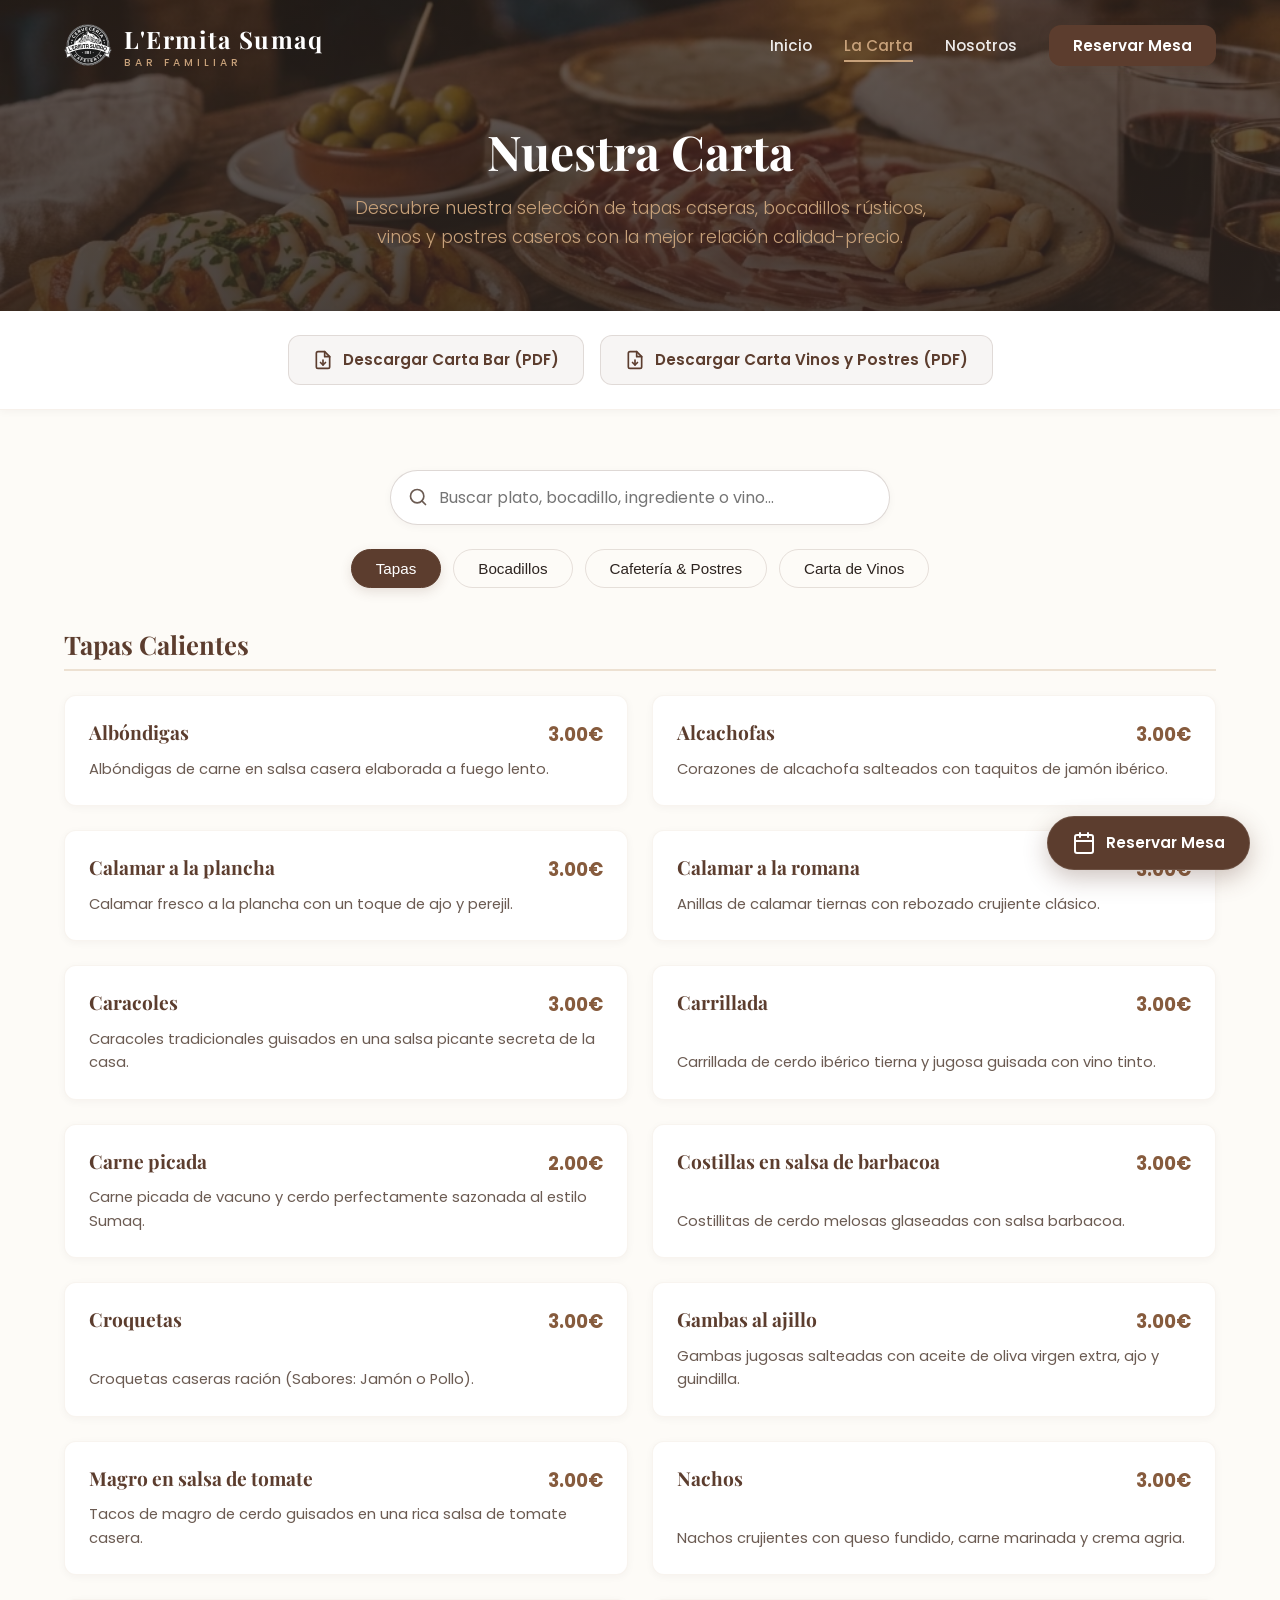
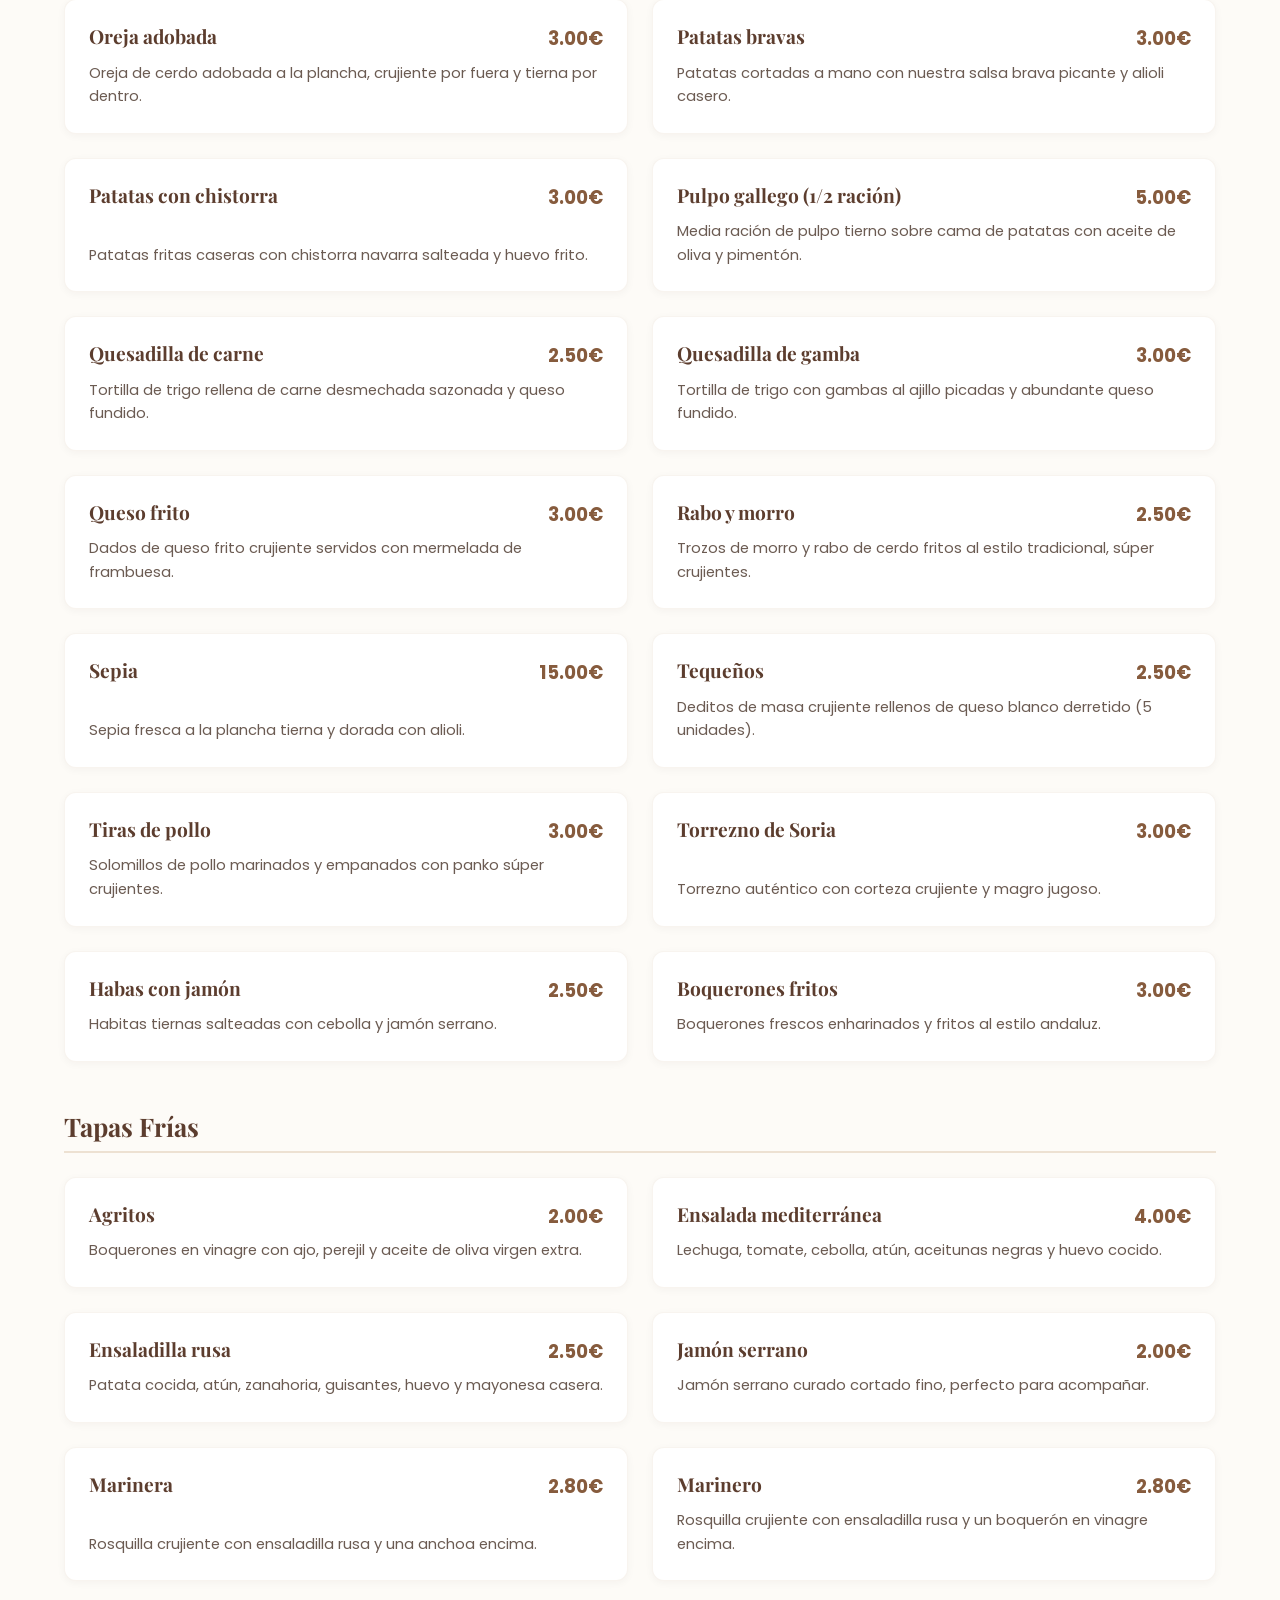
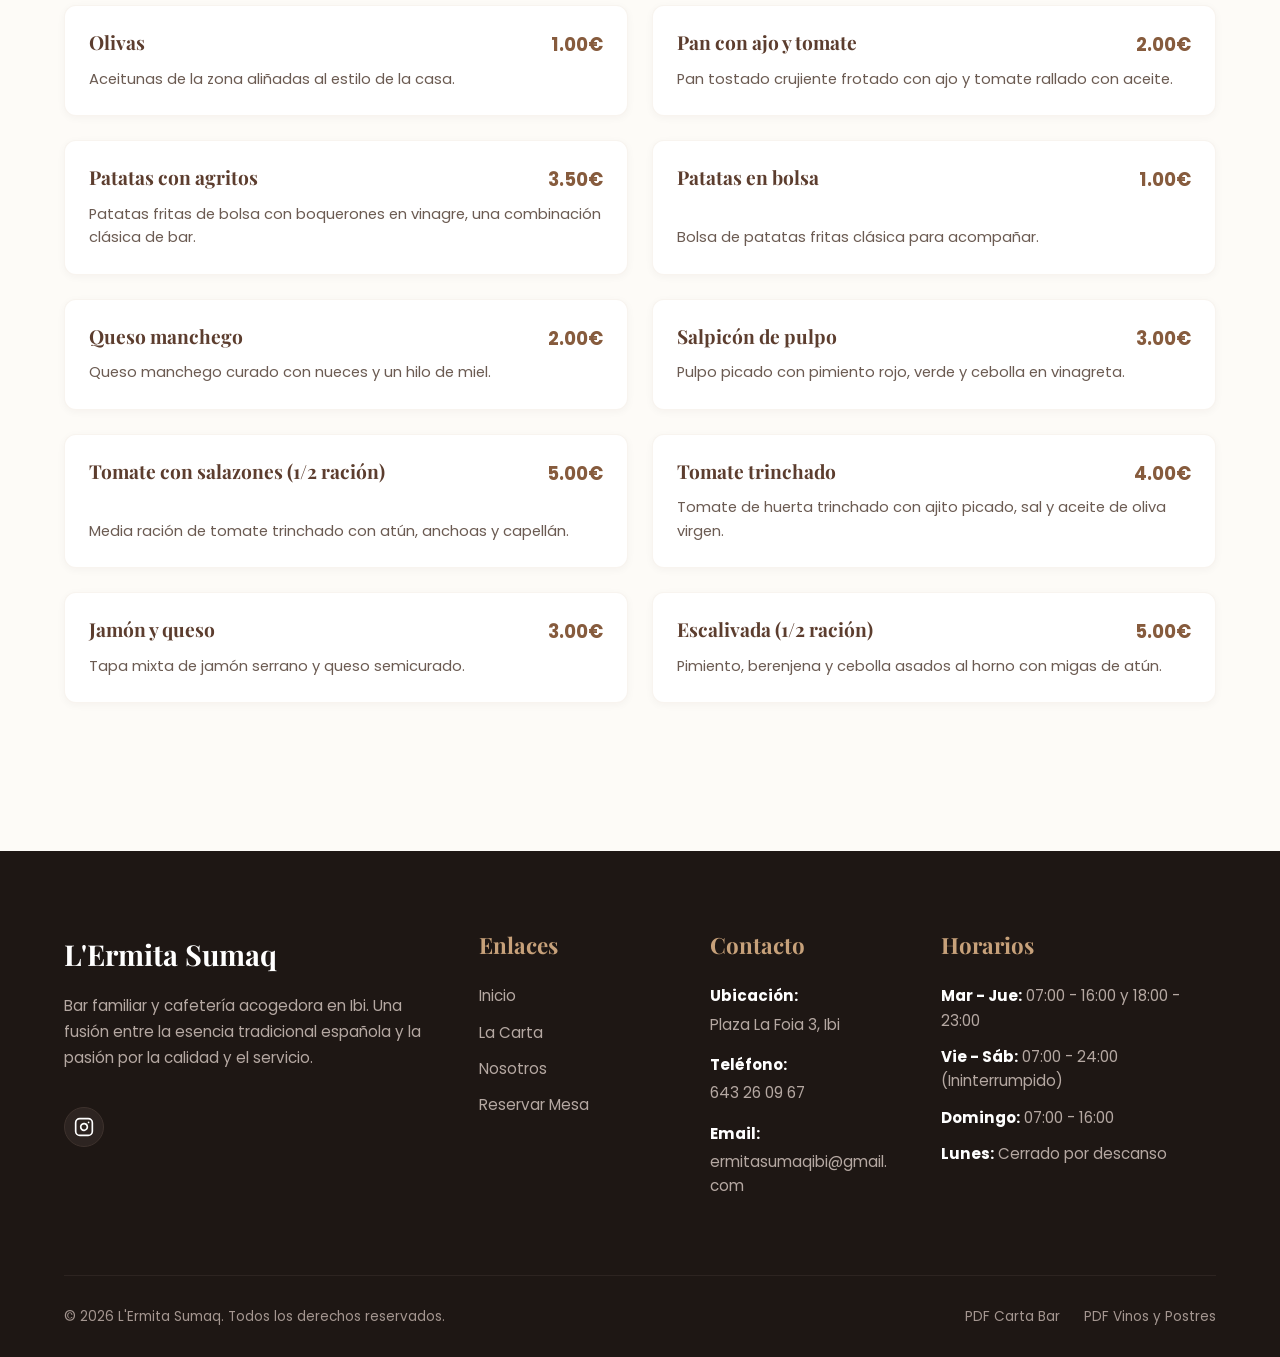
==== commit a6a77cf7: "feat: improve restaurant website and add custom 404 and portfolio docs" ====
--- a/carta.html
+++ b/carta.html
@@ -8,7 +8,7 @@
     <meta name="theme-color" content="#5C3D2E">
     <meta name="description" content="Consulta la carta completa y precios actualizados de L'Ermita Sumaq en Ibi. Tapas calientes y frías, bocadillos de la casa, tostadas, cafetería, postres caseros y carta de vinos.">
     <meta name="keywords" content="carta L'Ermita Sumaq, precios bar Ibi, tapas calientes Ibi, bocadillos especiales Ibi, carta de vinos Ibi, postres caseros Ibi">
-    <link rel="canonical" href="https://ermitasumaq.com/carta.html">
+    <link rel="canonical" href="https://ermitasumaq.com/carta">
 
     <!-- Geo / Local SEO -->
     <meta name="geo.region" content="ES-A">
@@ -22,28 +22,31 @@
     <meta property="og:site_name" content="L'Ermita Sumaq">
     <meta property="og:title" content="La Carta | L'Ermita Sumaq - Tapas, Bocadillos, Vinos y Postres en Ibi">
     <meta property="og:description" content="Descubre nuestra selección de tapas caseras, bocadillos rústicos, vinos y postres con precios actualizados.">
-    <meta property="og:url" content="https://ermitasumaq.com/carta.html">
-    <meta property="og:image" content="https://ermitasumaq.com/assets/generated/tapas_spread.png">
+    <meta property="og:url" content="https://ermitasumaq.com/carta">
+    <meta property="og:image" content="https://ermitasumaq.com/assets/generated/tapas_spread.jpg">
     <meta property="og:image:alt" content="Carta de Tapas L'Ermita Sumaq">
 
     <!-- Twitter Cards -->
     <meta name="twitter:card" content="summary_large_image">
     <meta name="twitter:title" content="La Carta | L'Ermita Sumaq - Tapas, Bocadillos, Vinos y Postres en Ibi">
     <meta name="twitter:description" content="Tapas caseras, bocadillos especiales, vinos D.O. y postres en Ibi.">
-    <meta name="twitter:image" content="https://ermitasumaq.com/assets/generated/tapas_spread.png">
+    <meta name="twitter:image" content="https://ermitasumaq.com/assets/generated/tapas_spread.jpg">
 
     <!-- Favicons & Manifest -->
-    <link rel="icon" type="image/png" href="assets/logos/logo_principal.png">
-    <link rel="apple-touch-icon" href="assets/logos/logo_principal.png">
+    <link rel="icon" type="image/png" href="assets/logos/favicon-32.png">
+    <link rel="apple-touch-icon" href="assets/logos/apple-touch-icon.png">
     <link rel="manifest" href="site.webmanifest">
 
+    <link rel="preload" as="image" href="assets/generated/tapas_spread.webp" media="(min-width: 769px)" fetchpriority="high">
+    <link rel="preload" as="image" href="assets/generated/tapas_spread-960.webp" media="(max-width: 768px)" fetchpriority="high">
     <title>La Carta | L'Ermita Sumaq - Tapas, Bocadillos, Vinos y Postres en Ibi</title>
+    <link rel="stylesheet" href="css/fonts.css">
     <link rel="stylesheet" href="css/styles.css">
 
     <style>
         /* Specific Styles for Menu / Carta Page */
         .menu-hero {
-            background: linear-gradient(rgba(45, 36, 32, 0.7), rgba(45, 36, 32, 0.85)), url('assets/generated/tapas_spread.png') no-repeat center center/cover;
+            background: linear-gradient(rgba(45, 36, 32, 0.7), rgba(45, 36, 32, 0.85)), url('assets/generated/tapas_spread.webp') no-repeat center center/cover;
             padding: 120px 0 60px 0;
             color: var(--white);
             text-align: center;
@@ -311,6 +314,9 @@
                 font-size: 2.2rem;
             }
         }
+        @media (max-width: 768px) {
+            .menu-hero { background-image: linear-gradient(rgba(45, 36, 32, .7), rgba(45, 36, 32, .85)), url('assets/generated/tapas_spread-960.webp'); }
+        }
     </style>
 
     <!-- Structured Data Schema.org Menu -->
@@ -319,8 +325,8 @@
       "@context": "https://schema.org",
       "@type": "Menu",
       "name": "Carta de L'Ermita Sumaq",
-      "url": "https://ermitasumaq.com/carta.html",
-      "mainEntityOfPage": "https://ermitasumaq.com/carta.html",
+      "url": "https://ermitasumaq.com/carta",
+      "mainEntityOfPage": "https://ermitasumaq.com/carta",
       "inLanguage": "es",
       "offers": {
         "@type": "AggregateOffer",
@@ -332,32 +338,35 @@
     </script>
 </head>
 <body>
+    <a class="skip-link" href="#main-content">Saltar al contenido</a>
 
     <!-- Header / Navigation -->
     <header>
         <div class="container">
             <a href="index.html" class="logo-container">
-                <img src="assets/logos/logo_principal.png" alt="L'Ermita Sumaq Logo" class="logo-img">
+                <img src="assets/logos/logo-192.webp" alt="L'Ermita Sumaq Logo" class="logo-img" width="192" height="192" decoding="async">
                 <div class="logo-text">
                     L'Ermita Sumaq
                     <span class="logo-subtext">BAR FAMILIAR</span>
                 </div>
             </a>
-            <nav>
-                <ul class="nav-menu">
+            <nav aria-label="Navegación principal">
+                <ul class="nav-menu" id="primary-menu">
                     <li class="nav-item"><a href="index.html" class="nav-link">Inicio</a></li>
-                    <li class="nav-item"><a href="carta.html" class="nav-link active">La Carta</a></li>
+                    <li class="nav-item"><a href="carta.html" class="nav-link active" aria-current="page">La Carta</a></li>
                     <li class="nav-item"><a href="nosotros.html" class="nav-link">Nosotros</a></li>
                     <li class="nav-item"><a href="reservas.html" class="nav-link btn-nav">Reservar Mesa</a></li>
                 </ul>
             </nav>
-            <button class="hamburger">
+            <button class="hamburger" type="button" aria-label="Abrir menú" aria-controls="primary-menu" aria-expanded="false">
                 <span class="bar"></span>
                 <span class="bar"></span>
                 <span class="bar"></span>
             </button>
         </div>
     </header>
+
+    <main id="main-content" tabindex="-1">
 
     <!-- Mini Hero -->
     <section class="menu-hero">
@@ -371,12 +380,12 @@
     <section class="pdf-download-banner">
         <div class="container">
             <div class="pdf-buttons">
-                <a href="assets/pdf/CARTA BAR ERMITA.pdf" target="_blank" class="btn-pdf">
-                    <svg width="20" height="20" viewBox="0 0 24 24" fill="none" stroke="currentColor" stroke-width="2" stroke-linecap="round" stroke-linejoin="round"><path d="M14 2H6a2 2 0 0 0-2 2v16a2 2 0 0 0 2 2h12a2 2 0 0 0 2-2V8z"></path><polyline points="14 2 14 8 20 8"></polyline><line x1="12" y1="18" x2="12" y2="12"></line><polyline points="9 15 12 18 15 15"></polyline></svg>
+                <a href="assets/pdf/CARTA BAR ERMITA.pdf" target="_blank" rel="noopener noreferrer" class="btn-pdf">
+                    <svg aria-hidden="true" focusable="false" width="20" height="20" viewBox="0 0 24 24" fill="none" stroke="currentColor" stroke-width="2" stroke-linecap="round" stroke-linejoin="round"><path d="M14 2H6a2 2 0 0 0-2 2v16a2 2 0 0 0 2 2h12a2 2 0 0 0 2-2V8z"></path><polyline points="14 2 14 8 20 8"></polyline><line x1="12" y1="18" x2="12" y2="12"></line><polyline points="9 15 12 18 15 15"></polyline></svg>
                     Descargar Carta Bar (PDF)
                 </a>
-                <a href="assets/pdf/Vinos y postres carta.pdf" target="_blank" class="btn-pdf">
-                    <svg width="20" height="20" viewBox="0 0 24 24" fill="none" stroke="currentColor" stroke-width="2" stroke-linecap="round" stroke-linejoin="round"><path d="M14 2H6a2 2 0 0 0-2 2v16a2 2 0 0 0 2 2h12a2 2 0 0 0 2-2V8z"></path><polyline points="14 2 14 8 20 8"></polyline><line x1="12" y1="18" x2="12" y2="12"></line><polyline points="9 15 12 18 15 15"></polyline></svg>
+                <a href="assets/pdf/Vinos y postres carta.pdf" target="_blank" rel="noopener noreferrer" class="btn-pdf">
+                    <svg aria-hidden="true" focusable="false" width="20" height="20" viewBox="0 0 24 24" fill="none" stroke="currentColor" stroke-width="2" stroke-linecap="round" stroke-linejoin="round"><path d="M14 2H6a2 2 0 0 0-2 2v16a2 2 0 0 0 2 2h12a2 2 0 0 0 2-2V8z"></path><polyline points="14 2 14 8 20 8"></polyline><line x1="12" y1="18" x2="12" y2="12"></line><polyline points="9 15 12 18 15 15"></polyline></svg>
                     Descargar Carta Vinos y Postres (PDF)
                 </a>
             </div>
@@ -389,25 +398,31 @@
             <!-- Search & Category Filters -->
             <div class="menu-controls">
                 <div class="search-box">
-                    <svg class="search-icon" width="20" height="20" viewBox="0 0 24 24" fill="none" stroke="currentColor" stroke-width="2" stroke-linecap="round" stroke-linejoin="round"><circle cx="11" cy="11" r="8"></circle><line x1="21" y1="21" x2="16.65" y2="16.65"></line></svg>
-                    <input type="text" id="menu-search" class="search-input" placeholder="Buscar plato, bocadillo, ingrediente o vino...">
-                    <button id="clear-search" class="clear-search">&times;</button>
-                </div>
-
-                <div class="category-tabs">
-                    <button class="tab-btn active" data-category="tapas">Tapas</button>
-                    <button class="tab-btn" data-category="bocadillos">Bocadillos</button>
-                    <button class="tab-btn" data-category="cafeteria">Cafetería & Postres</button>
-                    <button class="tab-btn" data-category="vinos">Carta de Vinos</button>
+                    <svg aria-hidden="true" focusable="false" class="search-icon" width="20" height="20" viewBox="0 0 24 24" fill="none" stroke="currentColor" stroke-width="2" stroke-linecap="round" stroke-linejoin="round"><circle cx="11" cy="11" r="8"></circle><line x1="21" y1="21" x2="16.65" y2="16.65"></line></svg>
+                    <label for="menu-search" class="sr-only">Buscar en la categoría seleccionada</label>
+                    <input type="search" id="menu-search" class="search-input" placeholder="Buscar plato, bocadillo, ingrediente o vino...">
+                    <button id="clear-search" class="clear-search" type="button" aria-label="Borrar búsqueda">&times;</button>
+                </div>
+
+                <div class="category-tabs" role="group" aria-label="Categorías de la carta">
+                    <button class="tab-btn active" data-category="tapas" aria-pressed="true" type="button">Tapas</button>
+                    <button class="tab-btn" data-category="bocadillos" aria-pressed="false" type="button">Bocadillos</button>
+                    <button class="tab-btn" data-category="cafeteria" aria-pressed="false" type="button">Cafetería &amp; Postres</button>
+                    <button class="tab-btn" data-category="vinos" aria-pressed="false" type="button">Carta de Vinos</button>
                 </div>
             </div>
 
             <!-- Dynamic Menu Grid Output -->
+            <h2 class="sr-only">Platos de la carta</h2>
+            <p id="menu-results" class="sr-only" role="status" aria-live="polite" aria-atomic="true"></p>
+            <noscript><p>Para buscar y filtrar platos, activa JavaScript. También puedes consultar nuestra carta en los PDF anteriores.</p></noscript>
             <div id="menu-grid">
                 <!-- Javascript will dynamically render items from menu.js here -->
             </div>
         </div>
     </section>
+
+    </main>
 
     <!-- Footer -->
     <footer>
@@ -417,8 +432,8 @@
                     <span class="footer-logo-text">L'Ermita Sumaq</span>
                     <p class="footer-logo-desc">Bar familiar y cafetería acogedora en Ibi. Una fusión entre la esencia tradicional española y la pasión por la calidad y el servicio.</p>
                     <div class="social-links">
-                        <a href="https://www.instagram.com/ermitasumaq_ibi/" target="_blank" class="social-icon" aria-label="Instagram">
-                            <svg width="20" height="20" viewBox="0 0 24 24" fill="none" stroke="currentColor" stroke-width="2" stroke-linecap="round" stroke-linejoin="round"><rect x="2" y="2" width="20" height="20" rx="5" ry="5"></rect><path d="M16 11.37A4 4 0 1 1 12.63 8 4 4 0 0 1 16 11.37z"></path><line x1="17.5" y1="6.5" x2="17.51" y2="6.5"></line></svg>
+                        <a href="https://www.instagram.com/ermitasumaq_ibi/" target="_blank" rel="noopener noreferrer" class="social-icon" aria-label="Instagram">
+                            <svg aria-hidden="true" focusable="false" width="20" height="20" viewBox="0 0 24 24" fill="none" stroke="currentColor" stroke-width="2" stroke-linecap="round" stroke-linejoin="round"><rect x="2" y="2" width="20" height="20" rx="5" ry="5"></rect><path d="M16 11.37A4 4 0 1 1 12.63 8 4 4 0 0 1 16 11.37z"></path><line x1="17.5" y1="6.5" x2="17.51" y2="6.5"></line></svg>
                         </a>
                     </div>
                 </div>
@@ -435,7 +450,7 @@
                     <h3>Contacto</h3>
                     <div class="footer-contact">
                         <p><strong>Ubicación:</strong> Plaza La Foia 3, Ibi</p>
-                        <p><strong>Teléfono:</strong> <a href="tel:+34643260967">643 26 09 67</a></p>
+                        <p><strong>Teléfono:</strong> <a href="tel:+34643260967">643&nbsp;26&nbsp;09&nbsp;67</a></p>
                         <p><strong>Email:</strong> <a href="mailto:ermitasumaqibi@gmail.com">ermitasumaqibi@gmail.com</a></p>
                     </div>
                 </div>
@@ -452,8 +467,8 @@
             <div class="footer-bottom">
                 <p>&copy; 2026 L'Ermita Sumaq. Todos los derechos reservados.</p>
                 <div class="footer-bottom-links">
-                    <a href="assets/pdf/CARTA BAR ERMITA.pdf" target="_blank">PDF Carta Bar</a>
-                    <a href="assets/pdf/Vinos y postres carta.pdf" target="_blank">PDF Vinos y Postres</a>
+                    <a href="assets/pdf/CARTA BAR ERMITA.pdf" target="_blank" rel="noopener noreferrer">PDF Carta Bar</a>
+                    <a href="assets/pdf/Vinos y postres carta.pdf" target="_blank" rel="noopener noreferrer">PDF Vinos y Postres</a>
                 </div>
             </div>
         </div>
@@ -461,11 +476,11 @@
 
     <!-- Floating Action Button for Reservations -->
     <a href="reservas.html" class="floating-booking-btn" aria-label="Reservar Mesa">
-        <svg width="24" height="24" viewBox="0 0 24 24" fill="none" stroke="currentColor" stroke-width="2" stroke-linecap="round" stroke-linejoin="round" class="btn-icon"><rect x="3" y="4" width="18" height="18" rx="2" ry="2"></rect><line x1="16" y1="2" x2="16" y2="6"></line><line x1="8" y1="2" x2="8" y2="6"></line><line x1="3" y1="10" x2="21" y2="10"></line></svg>
+        <svg aria-hidden="true" focusable="false" width="24" height="24" viewBox="0 0 24 24" fill="none" stroke="currentColor" stroke-width="2" stroke-linecap="round" stroke-linejoin="round" class="btn-icon"><rect x="3" y="4" width="18" height="18" rx="2" ry="2"></rect><line x1="16" y1="2" x2="16" y2="6"></line><line x1="8" y1="2" x2="8" y2="6"></line><line x1="3" y1="10" x2="21" y2="10"></line></svg>
         <span class="btn-text">Reservar Mesa</span>
     </a>
 
     <script src="js/main.js"></script>
     <script src="js/menu.js"></script>
 </body>
-</html>+</html>
--- a/css/fonts.css
+++ b/css/fonts.css
@@ -0,0 +1,161 @@
+@font-face {
+  font-family: 'Playfair Display';
+  font-style: italic;
+  font-weight: 400;
+  font-display: swap;
+  src: url(../assets/fonts/playfair-display-italic-400-latin-ext.woff2) format('woff2');
+  unicode-range: U+0100-02BA, U+02BD-02C5, U+02C7-02CC, U+02CE-02D7, U+02DD-02FF, U+0304, U+0308, U+0329, U+1D00-1DBF, U+1E00-1E9F, U+1EF2-1EFF, U+2020, U+20A0-20AB, U+20AD-20C4, U+2113, U+2C60-2C7F, U+A720-A7FF;
+}
+
+@font-face {
+  font-family: 'Playfair Display';
+  font-style: italic;
+  font-weight: 400;
+  font-display: swap;
+  src: url(../assets/fonts/playfair-display-italic-400-latin.woff2) format('woff2');
+  unicode-range: U+0000-00FF, U+0131, U+0152-0153, U+02BB-02BC, U+02C6, U+02DA, U+02DC, U+0304, U+0308, U+0329, U+2000-206F, U+20AC, U+2122, U+2191, U+2193, U+2212, U+2215, U+FEFF, U+FFFD;
+}
+
+@font-face {
+  font-family: 'Playfair Display';
+  font-style: normal;
+  font-weight: 400;
+  font-display: swap;
+  src: url(../assets/fonts/playfair-display-normal-400-latin-ext.woff2) format('woff2');
+  unicode-range: U+0100-02BA, U+02BD-02C5, U+02C7-02CC, U+02CE-02D7, U+02DD-02FF, U+0304, U+0308, U+0329, U+1D00-1DBF, U+1E00-1E9F, U+1EF2-1EFF, U+2020, U+20A0-20AB, U+20AD-20C4, U+2113, U+2C60-2C7F, U+A720-A7FF;
+}
+
+@font-face {
+  font-family: 'Playfair Display';
+  font-style: normal;
+  font-weight: 400;
+  font-display: swap;
+  src: url(../assets/fonts/playfair-display-normal-400-latin.woff2) format('woff2');
+  unicode-range: U+0000-00FF, U+0131, U+0152-0153, U+02BB-02BC, U+02C6, U+02DA, U+02DC, U+0304, U+0308, U+0329, U+2000-206F, U+20AC, U+2122, U+2191, U+2193, U+2212, U+2215, U+FEFF, U+FFFD;
+}
+
+@font-face {
+  font-family: 'Playfair Display';
+  font-style: normal;
+  font-weight: 600;
+  font-display: swap;
+  src: url(../assets/fonts/playfair-display-normal-600-latin-ext.woff2) format('woff2');
+  unicode-range: U+0100-02BA, U+02BD-02C5, U+02C7-02CC, U+02CE-02D7, U+02DD-02FF, U+0304, U+0308, U+0329, U+1D00-1DBF, U+1E00-1E9F, U+1EF2-1EFF, U+2020, U+20A0-20AB, U+20AD-20C4, U+2113, U+2C60-2C7F, U+A720-A7FF;
+}
+
+@font-face {
+  font-family: 'Playfair Display';
+  font-style: normal;
+  font-weight: 600;
+  font-display: swap;
+  src: url(../assets/fonts/playfair-display-normal-600-latin.woff2) format('woff2');
+  unicode-range: U+0000-00FF, U+0131, U+0152-0153, U+02BB-02BC, U+02C6, U+02DA, U+02DC, U+0304, U+0308, U+0329, U+2000-206F, U+20AC, U+2122, U+2191, U+2193, U+2212, U+2215, U+FEFF, U+FFFD;
+}
+
+@font-face {
+  font-family: 'Playfair Display';
+  font-style: normal;
+  font-weight: 700;
+  font-display: swap;
+  src: url(../assets/fonts/playfair-display-normal-700-latin-ext.woff2) format('woff2');
+  unicode-range: U+0100-02BA, U+02BD-02C5, U+02C7-02CC, U+02CE-02D7, U+02DD-02FF, U+0304, U+0308, U+0329, U+1D00-1DBF, U+1E00-1E9F, U+1EF2-1EFF, U+2020, U+20A0-20AB, U+20AD-20C4, U+2113, U+2C60-2C7F, U+A720-A7FF;
+}
+
+@font-face {
+  font-family: 'Playfair Display';
+  font-style: normal;
+  font-weight: 700;
+  font-display: swap;
+  src: url(../assets/fonts/playfair-display-normal-700-latin.woff2) format('woff2');
+  unicode-range: U+0000-00FF, U+0131, U+0152-0153, U+02BB-02BC, U+02C6, U+02DA, U+02DC, U+0304, U+0308, U+0329, U+2000-206F, U+20AC, U+2122, U+2191, U+2193, U+2212, U+2215, U+FEFF, U+FFFD;
+}
+
+@font-face {
+  font-family: 'Poppins';
+  font-style: normal;
+  font-weight: 300;
+  font-display: swap;
+  src: url(../assets/fonts/poppins-normal-300-latin-ext.woff2) format('woff2');
+  unicode-range: U+0100-02BA, U+02BD-02C5, U+02C7-02CC, U+02CE-02D7, U+02DD-02FF, U+0304, U+0308, U+0329, U+1D00-1DBF, U+1E00-1E9F, U+1EF2-1EFF, U+2020, U+20A0-20AB, U+20AD-20C4, U+2113, U+2C60-2C7F, U+A720-A7FF;
+}
+
+@font-face {
+  font-family: 'Poppins';
+  font-style: normal;
+  font-weight: 300;
+  font-display: swap;
+  src: url(../assets/fonts/poppins-normal-300-latin.woff2) format('woff2');
+  unicode-range: U+0000-00FF, U+0131, U+0152-0153, U+02BB-02BC, U+02C6, U+02DA, U+02DC, U+0304, U+0308, U+0329, U+2000-206F, U+20AC, U+2122, U+2191, U+2193, U+2212, U+2215, U+FEFF, U+FFFD;
+}
+
+@font-face {
+  font-family: 'Poppins';
+  font-style: normal;
+  font-weight: 400;
+  font-display: swap;
+  src: url(../assets/fonts/poppins-normal-400-latin-ext.woff2) format('woff2');
+  unicode-range: U+0100-02BA, U+02BD-02C5, U+02C7-02CC, U+02CE-02D7, U+02DD-02FF, U+0304, U+0308, U+0329, U+1D00-1DBF, U+1E00-1E9F, U+1EF2-1EFF, U+2020, U+20A0-20AB, U+20AD-20C4, U+2113, U+2C60-2C7F, U+A720-A7FF;
+}
+
+@font-face {
+  font-family: 'Poppins';
+  font-style: normal;
+  font-weight: 400;
+  font-display: swap;
+  src: url(../assets/fonts/poppins-normal-400-latin.woff2) format('woff2');
+  unicode-range: U+0000-00FF, U+0131, U+0152-0153, U+02BB-02BC, U+02C6, U+02DA, U+02DC, U+0304, U+0308, U+0329, U+2000-206F, U+20AC, U+2122, U+2191, U+2193, U+2212, U+2215, U+FEFF, U+FFFD;
+}
+
+@font-face {
+  font-family: 'Poppins';
+  font-style: normal;
+  font-weight: 500;
+  font-display: swap;
+  src: url(../assets/fonts/poppins-normal-500-latin-ext.woff2) format('woff2');
+  unicode-range: U+0100-02BA, U+02BD-02C5, U+02C7-02CC, U+02CE-02D7, U+02DD-02FF, U+0304, U+0308, U+0329, U+1D00-1DBF, U+1E00-1E9F, U+1EF2-1EFF, U+2020, U+20A0-20AB, U+20AD-20C4, U+2113, U+2C60-2C7F, U+A720-A7FF;
+}
+
+@font-face {
+  font-family: 'Poppins';
+  font-style: normal;
+  font-weight: 500;
+  font-display: swap;
+  src: url(../assets/fonts/poppins-normal-500-latin.woff2) format('woff2');
+  unicode-range: U+0000-00FF, U+0131, U+0152-0153, U+02BB-02BC, U+02C6, U+02DA, U+02DC, U+0304, U+0308, U+0329, U+2000-206F, U+20AC, U+2122, U+2191, U+2193, U+2212, U+2215, U+FEFF, U+FFFD;
+}
+
+@font-face {
+  font-family: 'Poppins';
+  font-style: normal;
+  font-weight: 600;
+  font-display: swap;
+  src: url(../assets/fonts/poppins-normal-600-latin-ext.woff2) format('woff2');
+  unicode-range: U+0100-02BA, U+02BD-02C5, U+02C7-02CC, U+02CE-02D7, U+02DD-02FF, U+0304, U+0308, U+0329, U+1D00-1DBF, U+1E00-1E9F, U+1EF2-1EFF, U+2020, U+20A0-20AB, U+20AD-20C4, U+2113, U+2C60-2C7F, U+A720-A7FF;
+}
+
+@font-face {
+  font-family: 'Poppins';
+  font-style: normal;
+  font-weight: 600;
+  font-display: swap;
+  src: url(../assets/fonts/poppins-normal-600-latin.woff2) format('woff2');
+  unicode-range: U+0000-00FF, U+0131, U+0152-0153, U+02BB-02BC, U+02C6, U+02DA, U+02DC, U+0304, U+0308, U+0329, U+2000-206F, U+20AC, U+2122, U+2191, U+2193, U+2212, U+2215, U+FEFF, U+FFFD;
+}
+
+@font-face {
+  font-family: 'Poppins';
+  font-style: normal;
+  font-weight: 700;
+  font-display: swap;
+  src: url(../assets/fonts/poppins-normal-700-latin-ext.woff2) format('woff2');
+  unicode-range: U+0100-02BA, U+02BD-02C5, U+02C7-02CC, U+02CE-02D7, U+02DD-02FF, U+0304, U+0308, U+0329, U+1D00-1DBF, U+1E00-1E9F, U+1EF2-1EFF, U+2020, U+20A0-20AB, U+20AD-20C4, U+2113, U+2C60-2C7F, U+A720-A7FF;
+}
+
+@font-face {
+  font-family: 'Poppins';
+  font-style: normal;
+  font-weight: 700;
+  font-display: swap;
+  src: url(../assets/fonts/poppins-normal-700-latin.woff2) format('woff2');
+  unicode-range: U+0000-00FF, U+0131, U+0152-0153, U+02BB-02BC, U+02C6, U+02DA, U+02DC, U+0304, U+0308, U+0329, U+2000-206F, U+20AC, U+2122, U+2191, U+2193, U+2212, U+2215, U+FEFF, U+FFFD;
+}
--- a/css/styles.css
+++ b/css/styles.css
@@ -1,10 +1,8 @@
-@import url('https://fonts.googleapis.com/css2?family=Playfair+Display:ital,wght@0,400;0,600;0,700;1,400&family=Poppins:wght@300;400;500;600;700&display=swap');
-
 :root {
     --primary-color: #5C3D2E;
     --primary-rgb: 92, 61, 46;
-    --secondary-color: #A6754F;
-    --secondary-rgb: 166, 117, 79;
+    --secondary-color: #865B3D;
+    --secondary-rgb: 134, 91, 61;
     --accent-color: #C7A17A;
     --accent-rgb: 199, 161, 122;
     --light-bg: #FDFBF7;
@@ -260,7 +258,6 @@
     cursor: pointer;
     background: none;
     border: none;
-    outline: none;
 }
 
 .bar {
@@ -283,7 +280,6 @@
     cursor: pointer;
     transition: var(--transition);
     border: none;
-    outline: none;
     font-size: 1rem;
 }
 
@@ -501,7 +497,7 @@
     align-items: center;
     flex-wrap: wrap;
     gap: 20px;
-    color: #8C7D77;
+    color: #A49690;
     font-size: 0.85rem;
 }
 
@@ -696,3 +692,79 @@
     }
 }
 
+/* Accessibility and small-screen corrections; keep the established layout. */
+:focus-visible {
+    outline: 3px solid #2E7559 !important;
+    outline-offset: 4px;
+    box-shadow: 0 0 0 2px var(--white);
+}
+[hidden] { display: none !important; }
+.sr-only {
+    position: absolute;
+    width: 1px;
+    height: 1px;
+    padding: 0;
+    margin: -1px;
+    overflow: hidden;
+    clip-path: inset(50%);
+    white-space: nowrap;
+    border: 0;
+}
+.skip-link {
+    position: fixed;
+    top: 8px;
+    left: 8px;
+    z-index: 4000;
+    padding: 12px 20px;
+    color: var(--white);
+    background: var(--primary-color);
+    transform: translateY(-180%);
+}
+.skip-link:focus { transform: translateY(0); }
+main { scroll-margin-top: 100px; }
+main:focus { outline: none; }
+.btn-secondary:hover { color: var(--white); }
+.hamburger { min-width: 44px; min-height: 44px; flex-shrink: 0; }
+.footer-contact p { flex-wrap: wrap; gap: 4px 12px; }
+.footer-contact a, .contact-details a { overflow-wrap: anywhere; }
+.footer-grid > *, .booking-grid > *, .story-grid > *, .location-grid > *, .fusion-grid > * { min-width: 0; }
+.footer-bottom-links { flex-wrap: wrap; justify-content: center; }
+.hours-note { text-align: center; margin-top: 12px; color: var(--text-muted); font-size: .875rem; }
+body .fusion-logos { flex-wrap: wrap; }
+body .clear-search { min-width: 32px; min-height: 32px; right: 10px; }
+body .search-input { padding-right: 52px; }
+body .search-input:focus-visible { outline: 3px solid #2E7559; }
+body .gallery-item { display: block; width: 100%; text-align: left; font: inherit; background: var(--white); }
+body .gallery-title { display: block; color: var(--white); font-family: 'Playfair Display', serif; font-size: 1.3rem; font-weight: 700; }
+body .gallery-item:focus-visible .gallery-overlay { opacity: 1; }
+body dialog.lightbox { max-width: none; max-height: none; border: 0; margin: 0; opacity: 1; pointer-events: auto; }
+body dialog.lightbox:not([open]) { display: none; }
+body dialog.lightbox .lightbox-content { transform: none; max-height: calc(100dvh - 100px); }
+body dialog.lightbox .lightbox-img { max-height: calc(100dvh - 190px); width: auto; height: auto; object-fit: contain; }
+body .lightbox-close { min-width: 44px; min-height: 44px; top: -48px; }
+body .lightbox-caption { overflow-wrap: anywhere; }
+@media (hover: none) { body .gallery-overlay { opacity: 1; } }
+@media (max-width: 768px) {
+    .nav-menu { visibility: hidden; transition: left .3s ease, visibility .3s; top: 88px; height: calc(100dvh - 88px); }
+    .nav-menu.active { visibility: visible; }
+    header .nav-menu .nav-link.btn-nav,
+    header .nav-menu .nav-link.btn-nav:hover,
+    header .nav-menu .nav-link.btn-nav.active { color: var(--white) !important; }
+    .logo-text { font-size: 1.25rem; letter-spacing: .5px; }
+    .logo-subtext { letter-spacing: 2px; }
+    .logo-container { gap: 8px; }
+    .logo-img { width: 44px; height: 44px; flex-shrink: 0; }
+    .nav-menu .nav-link { min-height: 44px; padding-top: 8px; padding-bottom: 8px; }
+}
+@media (max-width: 390px) {
+    header .container { padding-left: 16px; padding-right: 16px; }
+    .logo-text { font-size: 1.1rem; }
+    body .booking-btn { padding: 16px 12px; font-size: 1rem; gap: 8px; }
+    body .menu-card { padding: 18px; }
+    body .menu-card-header { gap: 10px; }
+    body .menu-item-name { min-width: 0; overflow-wrap: anywhere; }
+}
+@media (prefers-reduced-motion: reduce) {
+    html { scroll-behavior: auto; }
+    *, *::before, *::after { animation: none !important; transition: none !important; scroll-behavior: auto !important; }
+}
